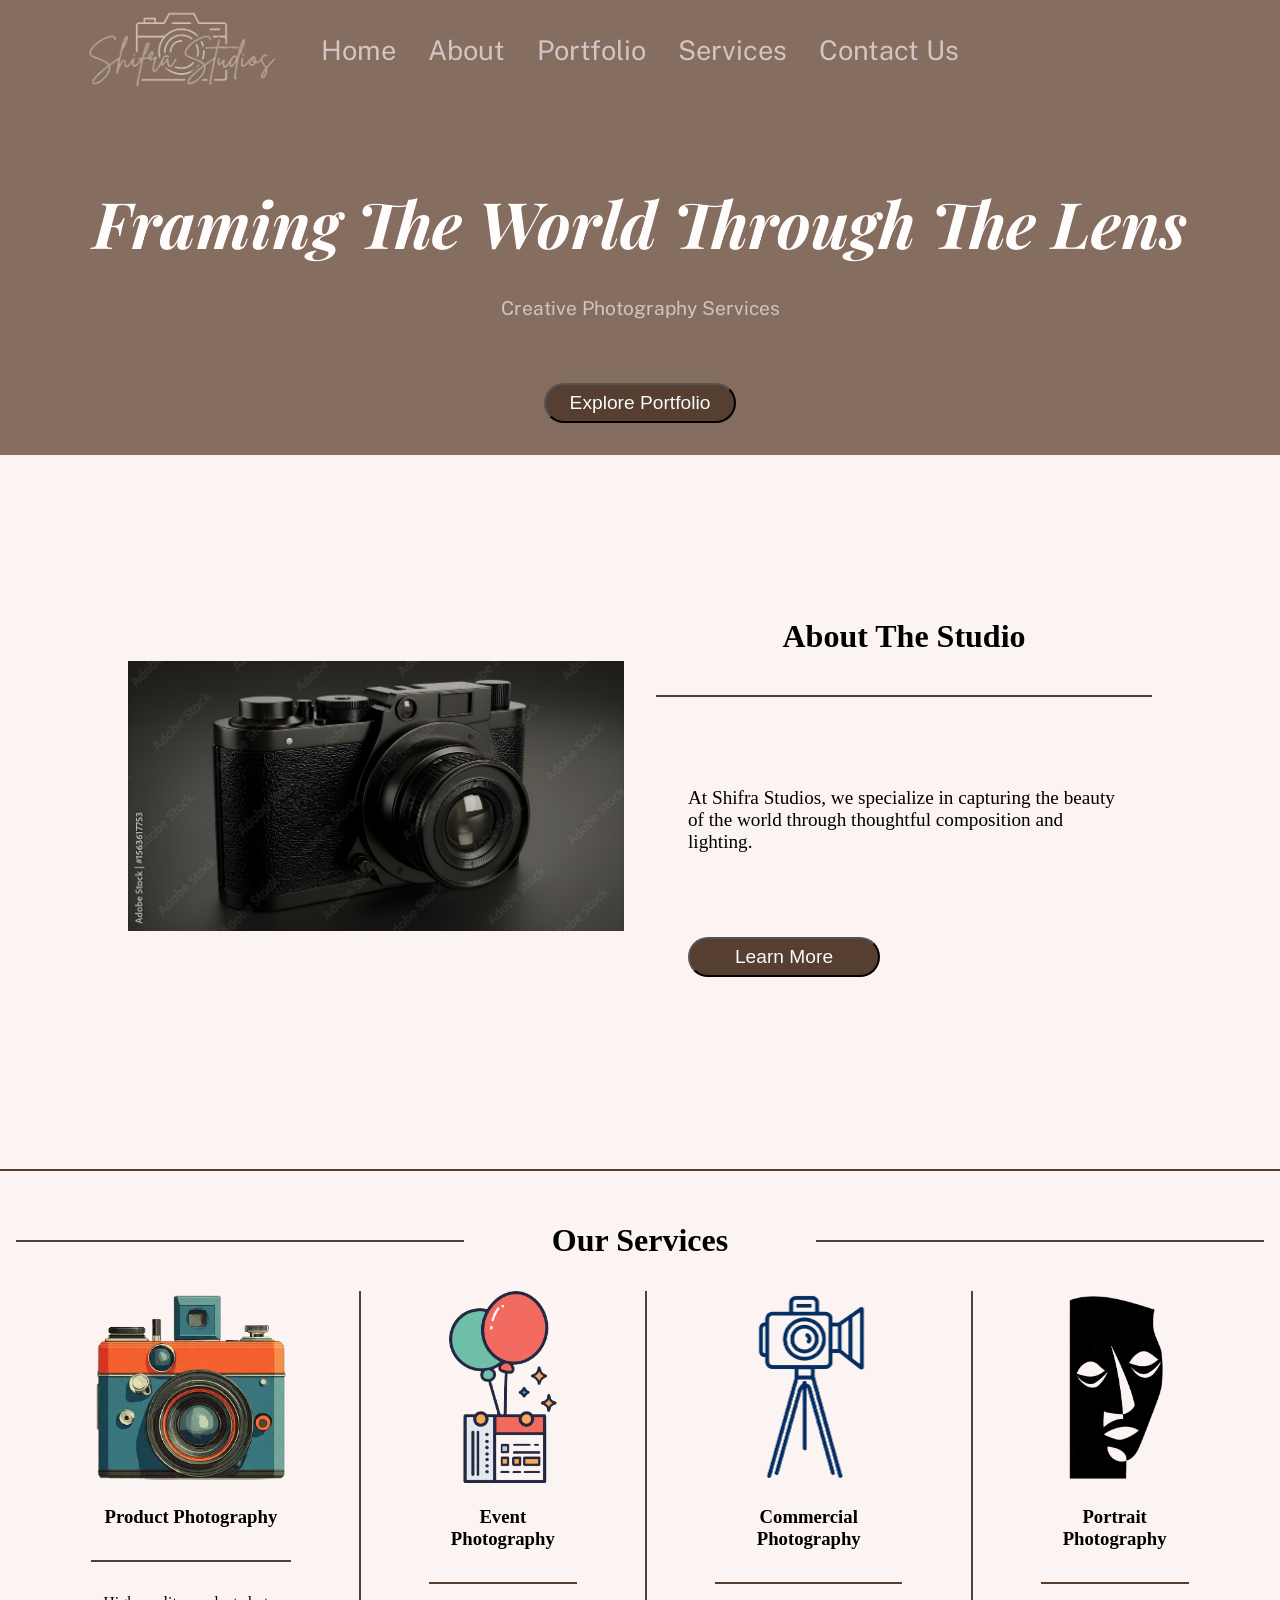
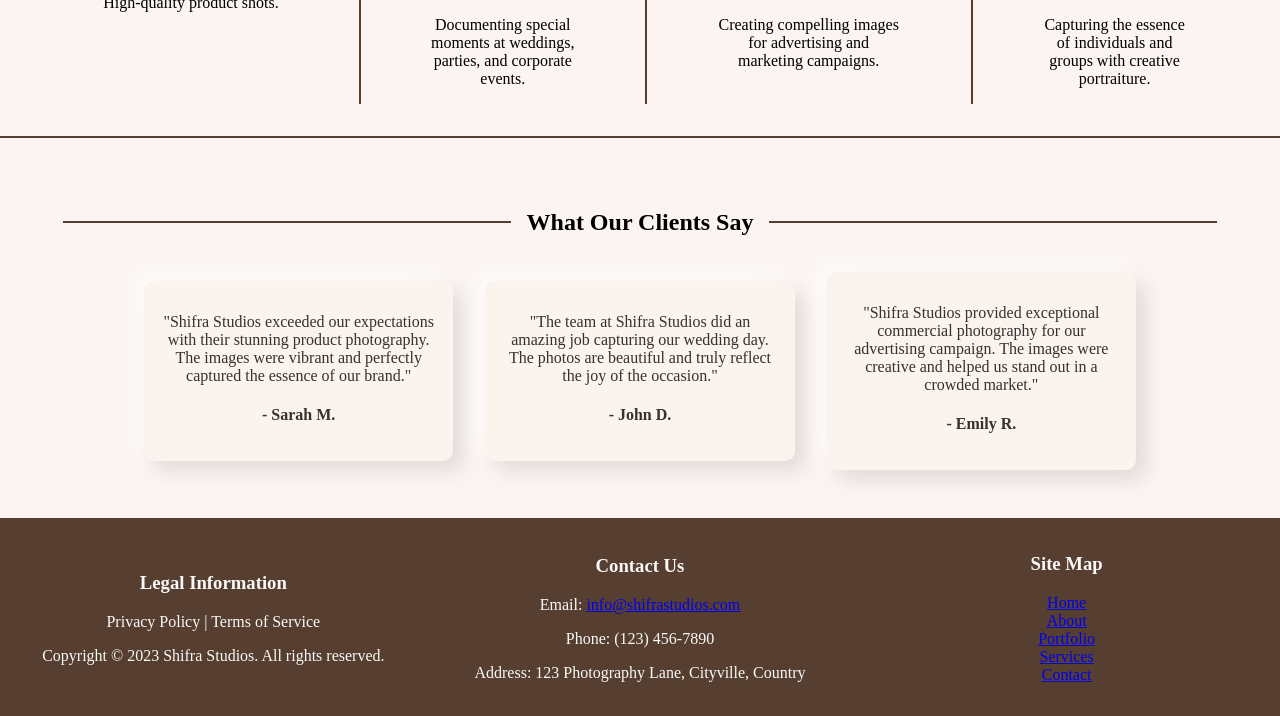
==== index.html @ ea82adb2 "path" ====
<!DOCTYPE html>
<html lang="en">
<head>
    <meta charset="UTF-8">
    <meta name="viewport" content="width=device-width, initial-scale=1.0">
    <title>shifra studio</title>
    <link rel="stylesheet" href="styles.css">
    <link rel="icon" href="images/favicon.png">
    <link rel="preconnect" href="https://fonts.googleapis.com">
    <link rel="preconnect" href="https://fonts.gstatic.com" crossorigin>
    <link href="https://fonts.googleapis.com/css2?family=Playfair+Display:ital,wght@0,400..900;1,400..900&family=Public+Sans:ital,wght@0,100..900;1,100..900&display=swap" rel="stylesheet">
</head>
<body>
    <header>
    <div id="imageholder">
      <a href="./"><img src="images/logo-no-background.png" alt="sifra studio logo"></a>
    </div>
        <div id="banner">
            <nav>
                <ul>
                    <li><a href="/">Home</a></li>
                    <li><a href="about">About</a></li>
                    <li><a href="portfolio">Portfolio</a></li>
                    <li><a href="services">Services</a></li>
                    <li><a href="contact">Contact Us</a></li>
                </ul>
            </nav>
        </div>
        
        <h1>Framing The World Through The Lens</h1>
        <p>Creative Photography Services</p>
        <a href="portfolio"><button>Explore Portfolio</button></a>
    </header>
    <main>
        <div class="about-section">
            <img id="camara" src="images/camara.jpg" alt="camara">
                <h2 class="title">About The Studio</h2>
                <div class="line"></div>
                <p class="text">At Shifra Studios, we specialize in capturing the beauty of the world through thoughtful composition and lighting.</p>
                <a class="about-link" href="about"><button>Learn More</button></a>
        </div>
        <div class="line"></div>
        <div class="services">
            <div class="title">
                <div class="st-line"></div>
                <h2>Our Services</h2>
                <div class="st-line"></div>
            </div>
            <div class="service-list">
                <div class="transparent-line"></div>
                <div class="service-item">
                    <img src="images/product-icon.png" alt="product icon">
                    <h3>Product Photography</h3>
                    <div class="line"></div>
                    <p>High-quality product shots.</p>
                </div>
                <div class="divider"></div>
                <div class="service-item">
                    <img src="images/event-icon.png" alt="event icon">
                    <h3>Event Photography</h3>
                    <div class="line"></div>
                    <p>Documenting special moments at weddings, parties, and corporate events.</p>
                </div>
                <div class="divider"></div>
                <div class="service-item">
                    <img src="images/commercial-icon.png" alt="commercial icon">
                    <h3>Commercial Photography</h3>
                    <div class="line"></div>
                    <p>Creating compelling images for advertising and marketing campaigns.</p>
                </div>
                <div class="divider"></div>
                <div class="service-item">
                    <img src="images/portrait-icon.png" alt="portrait icon">
                    <h3>Portrait Photography</h3>
                    <div class="line"></div>
                    <p>Capturing the essence of individuals and groups with creative portraiture.</p> 
                </div>
                <div class="transparent-line"></div>
            </div>
        </div>
        <div class="line"></div>
        <div class="testimonials">
            <div class="title">
                <div class="st-line"></div>
                <h2>What Our Clients Say</h2>
                <div class="st-line"></div>
            </div>
            <div class="testimonial-list">
                <div class="testimonial-item">
                    <p>"Shifra Studios exceeded our expectations with their stunning product photography. The images were vibrant and perfectly captured the essence of our brand."</p>
                    <h4>- Sarah M.</h4>
                </div>
                <div class="testimonial-item">
                    <p>"The team at Shifra Studios did an amazing job capturing our wedding day. The photos are beautiful and truly reflect the joy of the occasion."</p>
                    <h4>- John D.</h4>
                </div>
                <div class="testimonial-item">
                    <p>"Shifra Studios provided exceptional commercial photography for our advertising campaign. The images were creative and helped us stand out in a crowded market."</p>
                    <h4>- Emily R.</h4>
                </div>
            </div>
        </div>
    </main>
    <footer>
        <div class="legal-info">
            <h3>Legal Information</h3>
            <p>Privacy Policy | Terms of Service</p>
            <p>Copyright &copy; 2023 Shifra Studios. All rights reserved.</p>
        </div>
        <div class="contact-info">
            <h3>Contact Us</h3>
            <p>Email: <a href="mailto:info@shifrastudios.com">info@shifrastudios.com</a></p>
            <p>Phone: (123) 456-7890</p>
            <p>Address: 123 Photography Lane, Cityville, Country</p>
        </div>
        <div class="site-map">
            <h3>Site Map</h3>
            <ul>
                <li><a href="/">Home</a></li>
                <li><a href="about">About</a></li>
                <li><a href="portfolio">Portfolio</a></li>
                <li><a href="services">Services</a></li>
                <li><a href="contact">Contact</a></li>
            </ul>
        </div>
    </footer>


    

</body>
</html>
---- styles.css ----
body{
    background-color: #fbf4f2;
    text-align: center;
    padding: 0;
    margin: 0;
}
header #imageholder{
    width: 200px;
    position: absolute;
    top: 0.5rem;
    left: 5rem;

}
header img {
    width: 100%;
    height: auto;
}
header {
    /*background-image: url("images/header-background.jpg");*/
    background-color: rgba(133, 109, 95);
   
    background-position: center;
    background-size: cover;
}

#banner {
    display: flex;
    align-items: center;
    justify-content: center;
    margin: 0 auto;
    height: 100px;
}

nav ul {
    list-style-type: none;
    padding: 0%;
    display: flex;
    align-items: center;
    justify-content: space-between;
    
    margin: 0 auto;
    
}

nav ul li a{
    color: rgba(210, 197, 195);
    text-decoration: none;
    font-size: 1.7rem;
    margin: 0 1rem;
    font-family: "Public Sans", sans-serif;
}

h1, header p {
    margin: 0;
    padding-bottom: 2rem;
}
h1 {
    margin: 5rem 0 0 0;
    font-family: "Playfair Display", serif;
    font-style: italic;
    font-size: 4rem;
    color: rgba(254, 253, 252);
}
header p {
    font-family: "Public Sans", sans-serif;
    font-size: 1.2rem;
    color: rgba(210, 197, 195);
    text-align: center;
}

button{
    width: 12rem;
    height: 2.5rem;
    background-color: #563f31;
    color: #faf9f7;
    border-radius: 20px;
    font-size: 1.2rem;
    margin: 2rem;
    transition: all 0.2s ease;
}

button:hover {
    background-color: rgba(86, 63, 49, 0.74);
    cursor: pointer;
}

.about-section {
    display: grid;
    grid-template-columns: 1fr 1fr;
    grid-template-rows: 1fr 0.1fr 1fr 1fr;
    gap: 2rem;
    width: 80%;
    margin: 0 auto;
    padding: 2rem 0;
    place-items: center;
    height: fit-content;
}

.about-section #camara {
    grid-area: camara;
    width: 100%;
    height: auto;
    grid-row: 1 / span 4;
    grid-column: 1 / span 1;
}
.about-section .title {
    font-size: 2rem;
    font-weight: bold;
    grid-row: 1 / 1;
    grid-column: 2 / 2;
    margin: 0;
    align-self: self-end;
}
.about-section .line {
    width: 100%;
    height: 2px;
    background-color: #563f31;
    margin: 1rem 0;
    grid-row: 2 / 2;
    grid-column: 2 / 2;
    margin: 0;
    justify-self: start;
}
.about-section .text {
    font-size: 1.2rem;
    text-align: left;
    padding: 2rem;
}

.about-section a {
    justify-self: start;
    align-self: start;
    margin-left: 2rem;
}

.about-section a button {
    margin: 0;
}

.services .title {
    display: flex;
    align-items: center;
    justify-content: center;
}

.services .title .st-line {
    width: 35%;
    height: 2px;
    background-color: #563f31;
    margin: 0 1rem;
}

.services .title h2 {
    font-size: 2rem;
    font-weight: bold;
    margin: 0;
    min-width: 20rem;
}

.services .service-list {
    display: grid;
    grid-template-columns: 0.4fr 1fr 0.5fr 1fr 0.5fr 1fr 0.5fr 1fr 0.4fr;
    gap: 2rem;
    margin-top: 2rem;
}

.services .service-list .divider {
    width: 2px;
    background-color: #563f31;
    margin: 0 auto;
}

.services .service-list .service-item {
    ;
}

.services .service-list .line {
    width: 100%;
    height: 2px;
    background-color: #563f31;
    margin: 2rem 0;
}

.services .service-list .service-item img {
    height: 12rem;
}

.services .service-list .service-item {
    height: 100%;
}

.line {
    width: 100%;
    height: 2px;
    background-color: #563f31;
    margin: 2rem 0 4% 0%;
}

.testimonials .title {
    display: flex;
    align-items: center;
    justify-content: center;
}

.testimonials .title .st-line {
    width: 35%;
    height: 2px;
    background-color: #563f31;
    margin: 0 1rem;
}

.testimonial-list {
    display: flex;
    align-items: center;
    justify-content: space-evenly;
    width: 80%;
    margin: 0 auto;
}

.testimonial-item {
    width: 30%;
    background-color: #faf3ee;
    padding: 1rem;
    border-radius: 10px;
    color: #3b2f2f;
    box-shadow: 10px 10px 20px rgba(0, 0, 0, 0.1), -10px -10px 20px rgba(255, 255, 255, 0.7);
    margin: 1rem;
}

footer {
    background-color: #563f31;
    color: #faf9f7;
    padding: 1rem 0;
    margin-top: 2rem;
    display: flex;
    justify-content: space-around;
    align-items: center;
}

footer div {
    width: 30%;
}

footer .site-map ul {
    list-style-type: none;
    padding: 0;
}

/* styles for the about page */

.ap-about {
    width: 50%;
    margin: 0 auto;
}

.ap-about h2 {
    font-size: 1rem;
    font-weight: bold;
    margin-bottom: 1rem;
}
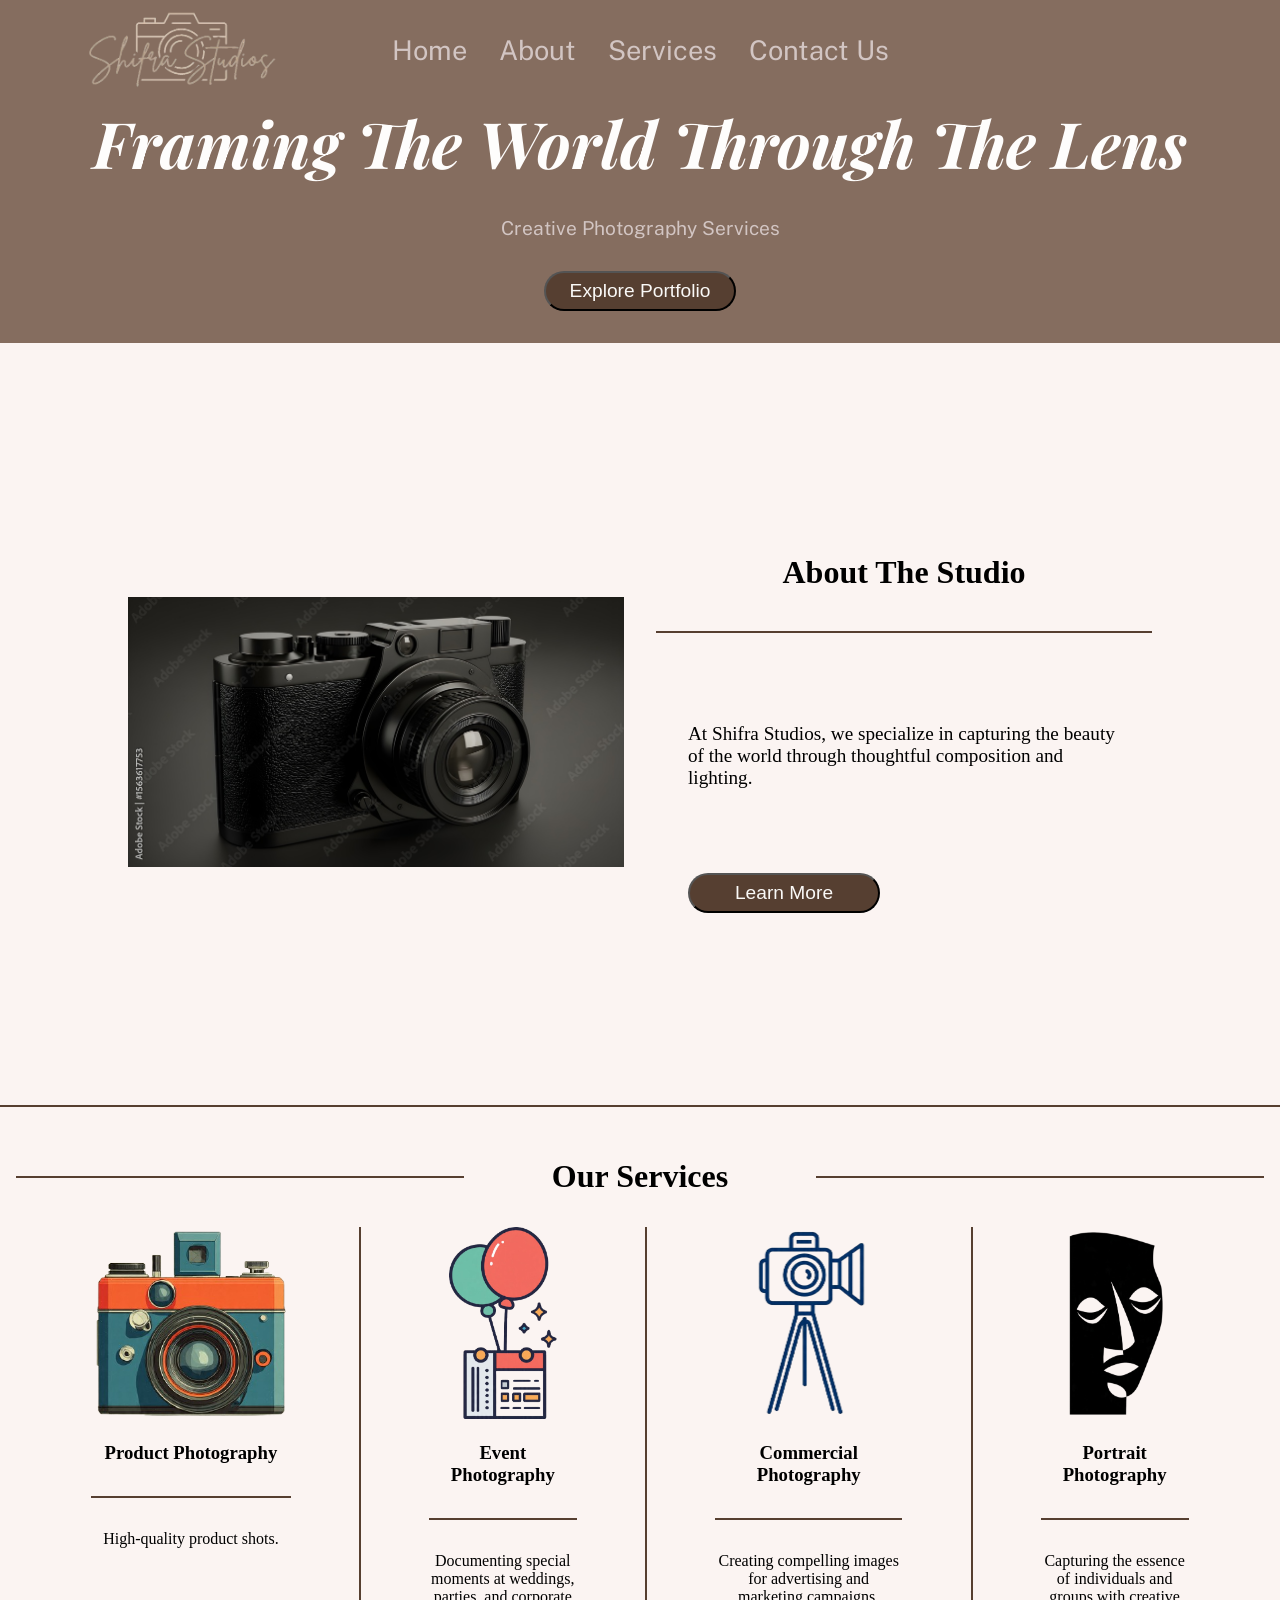
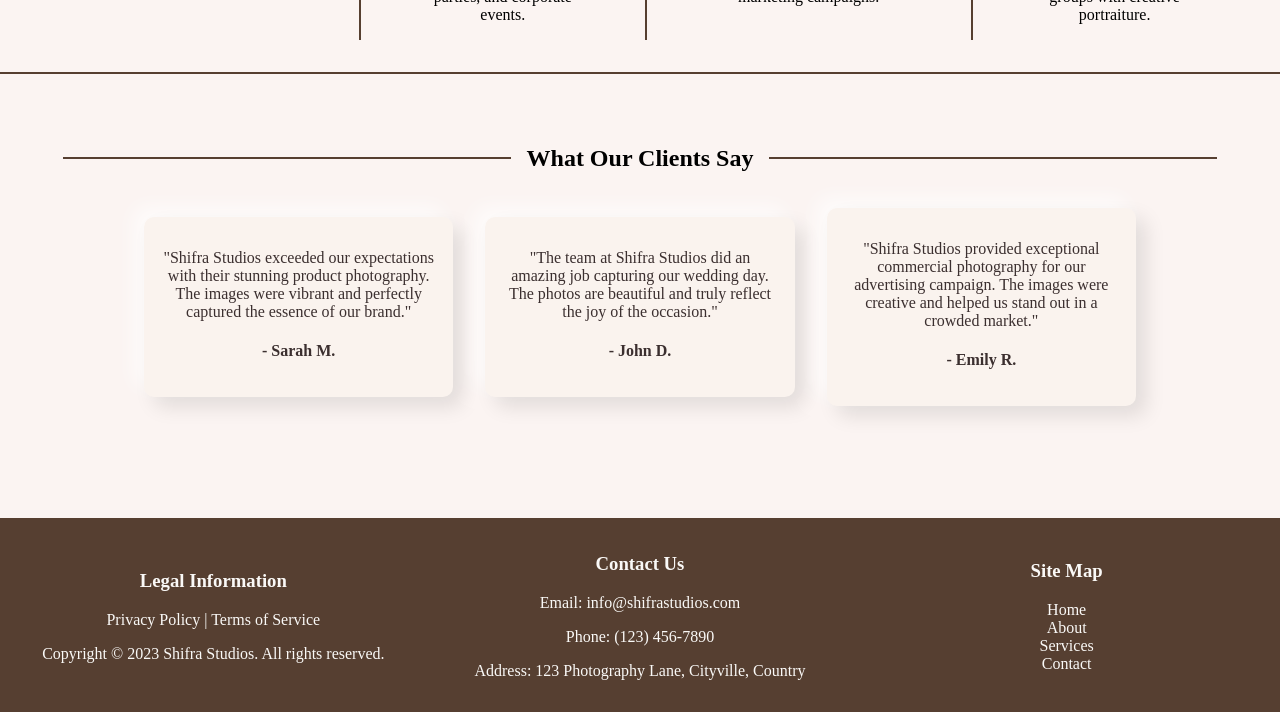
==== commit 970d6fb6: "animate" ====
--- a/index.html
+++ b/index.html
@@ -20,19 +20,18 @@
                 <ul>
                     <li><a href="/">Home</a></li>
                     <li><a href="about">About</a></li>
-                    <li><a href="portfolio">Portfolio</a></li>
                     <li><a href="services">Services</a></li>
                     <li><a href="contact">Contact Us</a></li>
                 </ul>
             </nav>
         </div>
         
-        <h1>Framing The World Through The Lens</h1>
-        <p>Creative Photography Services</p>
-        <a href="portfolio"><button>Explore Portfolio</button></a>
+        <h1 class="fade-in-up">Framing The World Through The Lens</h1>
+        <p class="fade-in-up animate-delay-1">Creative Photography Services</p>
+        <a href="portfolio"><button class="fade-in-up animate-delay-2">Explore Portfolio</button></a>
     </header>
     <main>
-        <div class="about-section">
+        <div class="about-section slide-in-left">
             <img id="camara" src="images/camara.jpg" alt="camara">
                 <h2 class="title">About The Studio</h2>
                 <div class="line"></div>
@@ -40,7 +39,7 @@
                 <a class="about-link" href="about"><button>Learn More</button></a>
         </div>
         <div class="line"></div>
-        <div class="services">
+        <div class="services fade-in-up animate-delay-1">
             <div class="title">
                 <div class="st-line"></div>
                 <h2>Our Services</h2>
@@ -79,7 +78,7 @@
             </div>
         </div>
         <div class="line"></div>
-        <div class="testimonials">
+        <div class="testimonials fade-in-up animate-delay-2">
             <div class="title">
                 <div class="st-line"></div>
                 <h2>What Our Clients Say</h2>
@@ -118,7 +117,6 @@
             <ul>
                 <li><a href="/">Home</a></li>
                 <li><a href="about">About</a></li>
-                <li><a href="portfolio">Portfolio</a></li>
                 <li><a href="services">Services</a></li>
                 <li><a href="contact">Contact</a></li>
             </ul>
--- a/styles.css
+++ b/styles.css
@@ -3,6 +3,7 @@
     text-align: center;
     padding: 0;
     margin: 0;
+    scroll-behavior: smooth;
 }
 header #imageholder{
     width: 200px;
@@ -246,15 +247,708 @@
     padding: 0;
 }
 
+footer .site-map ul li a {
+    margin: 0.5rem 0;
+    text-decoration: none;
+    color: #faf9f7;
+}
+
+footer .site-map ul li a:hover {
+    color: #d2c5c3;
+}
+
+a:visited {
+    text-decoration: none;
+}
+
+footer .contact-info p a {
+    text-decoration: none;
+    color: #faf9f7;
+}
+
+footer .contact-info p a:hover {
+    color: #d2c5c3;
+}
 /* styles for the about page */
+main {
+    padding: 3rem 0 4rem;
+}
+
+.ap-about,
+.our-mission,
+.our-values {
+    width: min(90%, 900px);
+    margin: 2rem auto;
+    padding: 2rem 2rem 2.5rem;
+    background-color: rgba(250, 243, 238, 0.95);
+    border-radius: 28px;
+    box-shadow: 10px 10px 20px rgba(0, 0, 0, 0.1), -10px -10px 20px rgba(255, 255, 255, 0.7);
+}
 
 .ap-about {
+    text-align: center;
+}
+
+.ap-about .title,
+.our-mission .title,
+.our-values .title {
+    font-size: 2rem;
+    font-family: "Playfair Display", serif;
+    font-weight: 700;
+    margin: 0;
+    color: #3b2f2f;
+}
+
+.ap-line {
+    width: 4rem;
+    height: 4px;
+    background-color: #563f31;
+    margin: 1rem auto 1.5rem;
+    border-radius: 999px;
+}
+
+.ap-about .text,
+.our-mission .text,
+.our-values .text {
+    font-size: 1.12rem;
+    line-height: 1.9;
+    color: #5b463b;
+    max-width: 760px;
+    margin: 0 auto;
+}
+
+.our-mission,
+.our-values {
+    padding: 1.8rem 1.8rem 2rem;
+}
+
+.our-mission .title,
+.our-values .title {
+    text-align: center;
+}
+
+.our-mission .text,
+.our-values .text {
+    text-align: center;
+    margin-top: 1rem;
+}
+
+@media (max-width: 820px) {
+    header #imageholder {
+        left: 2rem;
+    }
+
+    nav ul {
+        flex-wrap: wrap;
+        gap: 0.75rem;
+        justify-content: center;
+    }
+
+    nav ul li a {
+        font-size: 1.3rem;
+    }
+
+    .about-section,
+    .testimonial-list {
+        width: 100%;
+        flex-direction: column;
+    }
+
+    .about-section {
+        grid-template-columns: 1fr;
+        grid-template-rows: auto;
+        padding: 1.5rem 0;
+    }
+
+    .ap-about,
+    .our-mission,
+    .our-values {
+        width: min(96%, 640px);
+        margin: 1.5rem auto;
+        padding: 1.5rem 1.5rem 2rem;
+    }
+
+    .ap-about .title,
+    .our-mission .title,
+    .our-values .title {
+        font-size: 1.8rem;
+    }
+}
+
+
+.our-mission p, .our-values p {
+    font-size: 1.2rem;
+    margin-bottom: 1rem;
+    text-align: center;
+}
+
+.ap-line {
+    width: 100%;
+    height: 2px;
+    background-color: #563f31;
+    margin: 3rem 0;
+
+}
+
+/* styles for the contact page */
+
+.contact-section {
     width: 50%;
     margin: 0 auto;
-}
-
-.ap-about h2 {
-    font-size: 1rem;
+    padding: 2rem 0;
+}
+
+.contact-section .title {
+    font-size: 2.5rem;
     font-weight: bold;
     margin-bottom: 1rem;
+}
+
+.contact-section p {
+    font-size: 1.2rem;
+    margin-bottom: 2rem;
+    width: 80%;
+    margin: 1rem auto;
+}
+
+.contact-form {
+    display: flex;
+    flex-direction: column;
+    align-items: center;
+    justify-content: center;
+    width: 75%;
+    margin: 0 auto;
+}
+
+/* styles for the services page */
+.sp-services {
+    width: min(95%, 1180px);
+    margin: 4rem auto 2rem;
+    text-align: left;
+}
+
+.sp-services h1 {
+    font-family: "Playfair Display", serif;
+    font-size: 3rem;
+    font-weight: 700;
+    color: #3b2f2f;
+    margin: 0 0 0.75rem;
+}
+
+.sp-services .gallery {
+    display: grid;
+    grid-template-columns: repeat(3, minmax(0, 1fr));
+    gap: 1.5rem;
+    margin-top: 1.75rem;
+}
+
+.gallery-item {
+    position: relative;
+    overflow: hidden;
+    border-radius: 24px;
+    min-height: 320px;
+    background-color: #f7ece7;
+    box-shadow: 0 18px 38px rgba(34, 24, 20, 0.12);
+}
+
+.gallery-item img {
+    width: 100%;
+    height: 100%;
+    object-fit: cover;
+    display: block;
+    transition: transform 0.45s ease;
+}
+
+.gallery-item:hover img {
+    transform: scale(1.08);
+}
+
+.gallery-item::before {
+    content: "";
+    position: absolute;
+    inset: 0;
+    background: linear-gradient(180deg, rgba(0, 0, 0, 0.12) 0%, rgba(0, 0, 0, 0.42) 100%);
+    pointer-events: none;
+}
+
+.gallery-item-info {
+    position: absolute;
+    left: 1.5rem;
+    right: 1.5rem;
+    bottom: 1.5rem;
+    color: #faf9f7;
+    text-shadow: 0 12px 30px rgba(0, 0, 0, 0.32);
+    z-index: 1;
+}
+
+.gallery-item-info h3 {
+    margin: 0 0 0.5rem;
+    font-size: 1.4rem;
+    line-height: 1.1;
+}
+
+.gallery-item-info p {
+    margin: 0;
+    font-size: 0.98rem;
+    line-height: 1.7;
+    color: #f2e8e4;
+}
+
+@media (max-width: 980px) {
+    .sp-services {
+        width: min(94%, 920px);
+        margin: 3rem auto 2rem;
+    }
+
+    .sp-services .gallery {
+        grid-template-columns: repeat(2, minmax(0, 1fr));
+    }
+}
+
+@media (max-width: 680px) {
+    .sp-services {
+        margin: 2.5rem auto 1.5rem;
+    }
+
+    .sp-services h1 {
+        font-size: 2.4rem;
+    }
+
+    .sp-services .gallery {
+        grid-template-columns: 1fr;
+    }
+
+    .gallery-item {
+        min-height: 260px;
+    }
+
+    header #imageholder {
+        left: 2rem;
+    }
+
+    nav ul {
+        flex-wrap: wrap;
+        justify-content: center;
+        gap: 0.75rem;
+    }
+
+    nav ul li a {
+        font-size: 1.3rem;
+    }
+}
+
+
+@media (max-width: 768px) {
+    .services-page {
+        width: min(94%, 100%);
+        margin: 3rem auto 2rem;
+    }
+
+    .services-page h1 {
+        font-size: 2.4rem;
+    }
+
+    .services-page .service-list {
+        grid-template-columns: 1fr;
+        gap: 1.5rem;
+    }
+
+    .services-page .service-item {
+        padding: 1.5rem 1rem;
+    }
+}
+
+@media (max-width: 480px) {
+    .sp-services h1 {
+        font-size: 2rem;
+    }
+
+    .sp-services .service-item h3 {
+        font-size: 1.3rem;
+    }
+
+    .sp-services .service-item p {
+        font-size: 0.95rem;
+    }
+}
+
+/* Animations for home page */
+@keyframes fadeInUpMargin {
+    from {
+        opacity: 0;
+        margin-top: 30px;
+    }
+    to {
+        opacity: 1;
+        margin-top: 0;
+    }
+}
+
+@keyframes slideInLeft {
+    from {
+        opacity: 0;
+        transform: translateX(-50px);
+    }
+    to {
+        opacity: 1;
+        transform: translateX(0);
+    }
+}
+
+@keyframes slideInRight {
+    from {
+        opacity: 0;
+        transform: translateX(50px);
+    }
+    to {
+        opacity: 1;
+        transform: translateX(0);
+    }
+}
+
+@keyframes pulse {
+    0% { transform: scale(1); }
+    50% { transform: scale(1.05); }
+    100% { transform: scale(1); }
+}
+
+.fade-in-up {
+    opacity: 0;
+    margin-top: 30px;
+    animation: fadeInUpMargin 1s ease-out forwards;
+}
+
+.slide-in-left {
+    opacity: 0;
+    transform: translateX(-50px);
+    animation: slideInLeft 1.2s ease-out forwards;
+}
+
+.slide-in-right {
+    opacity: 0;
+    transform: translateX(50px);
+    animation: slideInRight 1.2s ease-out 0.3s both forwards;
+}
+
+.animate-delay-1 { animation-delay: 0.2s; }
+.animate-delay-2 { animation-delay: 0.4s; }
+.animate-delay-3 { animation-delay: 0.6s; }
+
+a:hover button {
+    background-color: rgba(86, 63, 49, 0.74);
+    cursor: pointer;
+    transform: translateY(0) scale(1.05);
+}
+
+.about-section #camara {
+    transition: transform 0.3s ease;
+}
+
+.about-section #camara:hover {
+    transform: scale(1.05);
+}
+
+.services .service-item img {
+    transition: transform 0.3s ease;
+}
+
+.services .service-item img:hover {
+    transform: scale(1.1);
+}
+
+.testimonial-item {
+    transition: transform 0.3s ease;
+}
+
+.testimonial-item:hover {
+    transform: translateY(-5px);
+}
+
+/* Global responsive design for all screen sizes */
+@media (max-width: 768px) {
+    /* Header adjustments */
+    header #imageholder {
+        left: 1rem;
+        width: 150px;
+        top: 0.75rem;
+    }
+
+    #banner {
+        height: 120px;
+    }
+
+    nav ul {
+        flex-direction: column;
+        gap: 0.75rem;
+        justify-content: center;
+    }
+
+    nav ul li a {
+        font-size: 1.4rem;
+        margin: 0.25rem 0;
+    }
+
+    /* Typography */
+    h1 {
+        font-size: 2.5rem;
+        margin: 3rem 0 0 0;
+    }
+
+    header p {
+        font-size: 1rem;
+    }
+
+    /* Main sections */
+    .about-section {
+        width: 95%;
+        grid-template-columns: 1fr;
+        grid-template-rows: auto;
+        padding: 1.5rem 0;
+        gap: 1rem;
+    }
+
+    .about-section .title {
+        font-size: 1.8rem;
+        align-self: center;
+    }
+
+    .about-section .text {
+        padding: 1rem;
+        text-align: center;
+    }
+
+    .about-section #camara {
+        grid-row: 1 / 1;
+        grid-column: 1 / 1;
+        margin-bottom: 1rem;
+    }
+
+    .services .title h2 {
+        font-size: 1.8rem;
+        min-width: auto;
+    }
+
+    .services .title .st-line {
+        width: 25%;
+    }
+
+    .services .service-list {
+        grid-template-columns: 1fr;
+        gap: 1rem;
+    }
+
+    .services .service-list .service-item img {
+        height: 10rem;
+    }
+
+    .testimonial-list {
+        flex-direction: column;
+        width: 95%;
+    }
+
+    .testimonial-item {
+        width: 100%;
+        margin: 0.5rem 0;
+    }
+
+    /* Buttons */
+    button {
+        width: 10rem;
+        height: 2.2rem;
+        font-size: 1rem;
+        margin: 1.5rem;
+    }
+
+    /* Footer */
+    footer {
+        flex-direction: column;
+        text-align: center;
+        padding: 1.5rem 0;
+    }
+
+    footer div {
+        width: 100%;
+        margin-bottom: 1.5rem;
+    }
+
+    /* About page */
+    .ap-about,
+    .our-mission,
+    .our-values {
+        width: min(96%, 640px);
+        margin: 1.5rem auto;
+        padding: 1.5rem 1.5rem 2rem;
+    }
+
+    .ap-about .title,
+    .our-mission .title,
+    .our-values .title {
+        font-size: 1.8rem;
+    }
+
+    /* Contact page */
+    .contact-section {
+        width: 90%;
+    }
+
+    .contact-section .title {
+        font-size: 2rem;
+    }
+
+    .contact-form {
+        width: 90%;
+    }
+}
+
+@media (max-width: 480px) {
+    /* Extra small screens */
+    header #imageholder {
+        width: 120px;
+        left: 0.5rem;
+    }
+
+    #banner {
+        height: 140px;
+    }
+
+    nav ul li a {
+        font-size: 1.2rem;
+    }
+
+    h1 {
+        font-size: 2rem;
+        margin: 2rem 0 0 0;
+    }
+
+    .about-section {
+        width: 98%;
+        padding: 1rem 0;
+    }
+
+    .about-section .title {
+        font-size: 1.6rem;
+    }
+
+    .about-section .text {
+        font-size: 1rem;
+        padding: 0.5rem;
+    }
+
+    .services .title h2 {
+        font-size: 1.6rem;
+    }
+
+    .testimonial-item {
+        padding: 0.75rem;
+    }
+
+    button {
+        width: 9rem;
+        height: 2rem;
+        font-size: 0.95rem;
+    }
+
+    .portfolio h1 {
+        font-size: 2rem;
+    }
+
+    .gallery-item {
+        min-height: 240px;
+    }
+
+    .gallery-item-info h3 {
+        font-size: 1.2rem;
+    }
+
+    .gallery-item-info p {
+        font-size: 0.9rem;
+    }
+
+    .ap-about .title,
+    .our-mission .title,
+    .our-values .title {
+        font-size: 1.6rem;
+    }
+
+    .contact-section .title {
+        font-size: 1.8rem;
+    }
+}
+
+/* styles for the contact page */
+
+.contact-section {
+    width: 50%;
+    margin: 0 auto;
+    padding: 2rem 0;
+}
+
+.contact-section .title {
+    font-size: 2.5rem;
+    font-weight: bold;
+    margin-bottom: 1rem;
+}
+
+.contact-section p {
+    font-size: 1.2rem;
+    margin-bottom: 2rem;
+    width: 80%;
+    margin: 1rem auto;
+}
+
+.contact-form {
+    display: flex;
+    flex-direction: column;
+    align-items: center;
+    justify-content: center;
+    width: 75%;
+    margin: 0 auto;
+}
+
+/* styles for the contact page */
+
+.contact-form input, .contact-form textarea {
+    width: 65%;
+    padding: 0.5rem;
+    margin-bottom: 1rem;
+    border: 1px solid #ccc;
+    border-radius: 5px;
+    resize: none;
+}
+
+.contact-form button {
+    margin-top: 1rem;
+}
+
+.contact-form  label {
+    font-size: 1.2rem;
+    font-weight: bold;
+    margin-bottom: 0.5rem;
+    align-self: flex-start;
+    width: 65%;
+    margin-left: 17.5%;
+}
+
+/* styles for the thanks page */
+
+.thank-you-card {
+    width: 50%;
+    margin: 20vh auto;
+    padding: 2rem;
+    background-color: #faf3ee;
+    border-radius: 10px;
+    color: #3b2f2f;
+    box-shadow: 10px 10px 20px rgba(0, 0, 0, 0.1), -10px -10px 20px rgba(255, 255, 255, 0.7);
+}
+
+.thank-you-card h1 {
+    font-size: 2rem;
+    font-weight: bold;
+    margin-bottom: 1rem;
+    color: #563f31;
+}
+
+.thank-you-card p {
+    font-size: 1.2rem;
+    margin-bottom: 1rem;
 }
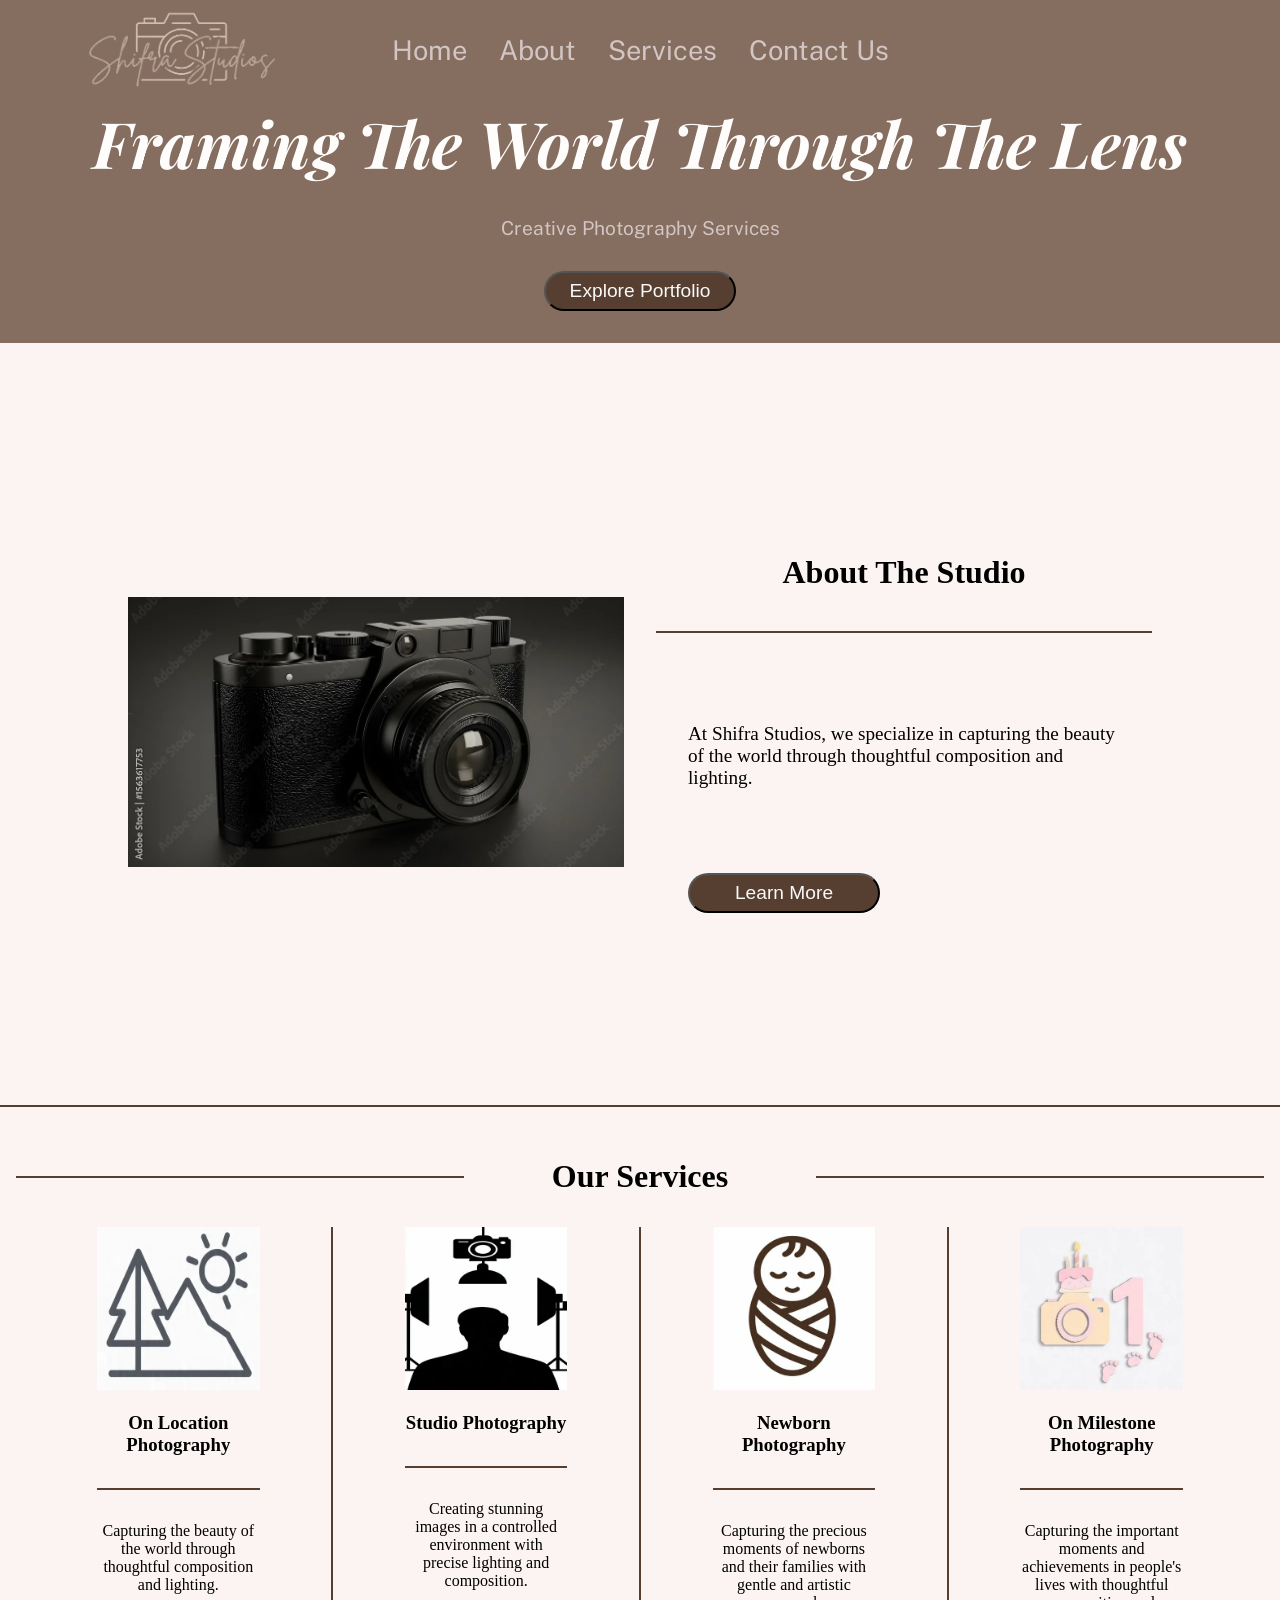
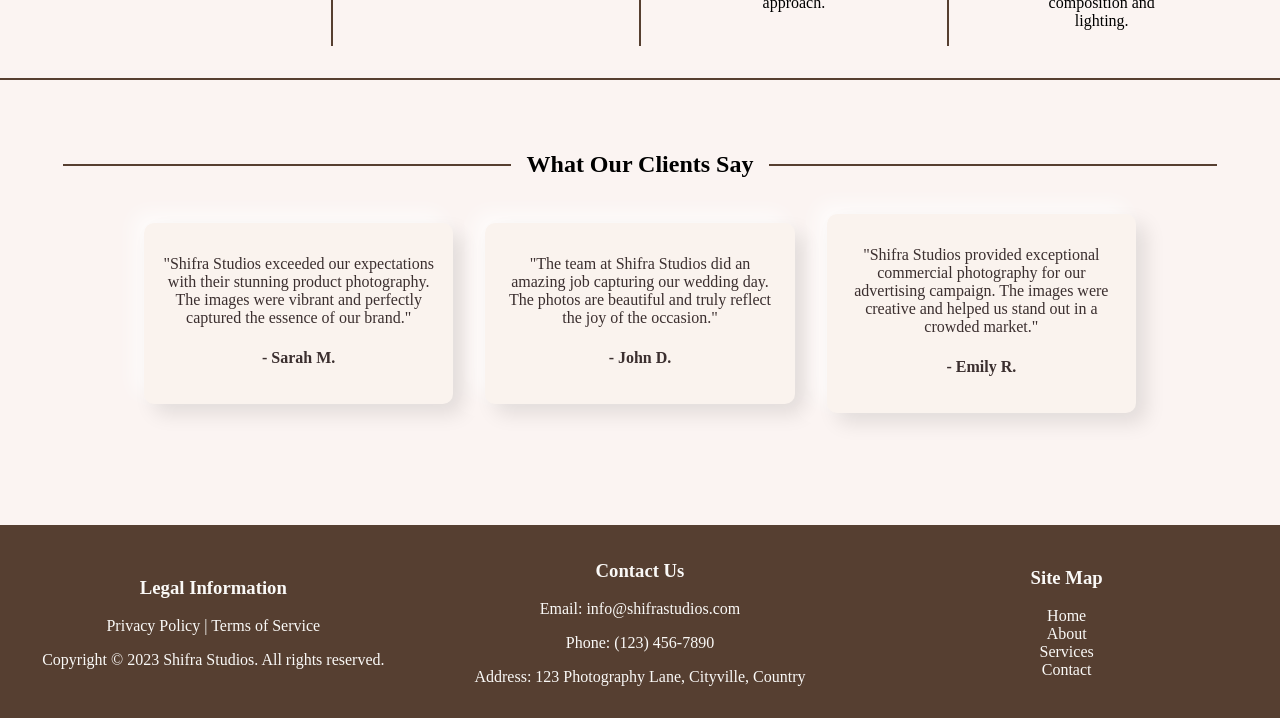
==== commit f384f877: "real services" ====
--- a/index.html
+++ b/index.html
@@ -5,7 +5,7 @@
     <meta name="viewport" content="width=device-width, initial-scale=1.0">
     <title>shifra studio</title>
     <link rel="stylesheet" href="styles.css">
-    <link rel="icon" href="images/favicon.png">
+    <link rel="icon" href="images/favicon.webp">
     <link rel="preconnect" href="https://fonts.googleapis.com">
     <link rel="preconnect" href="https://fonts.gstatic.com" crossorigin>
     <link href="https://fonts.googleapis.com/css2?family=Playfair+Display:ital,wght@0,400..900;1,400..900&family=Public+Sans:ital,wght@0,100..900;1,100..900&display=swap" rel="stylesheet">
@@ -13,7 +13,7 @@
 <body>
     <header>
     <div id="imageholder">
-      <a href="./"><img src="images/logo-no-background.png" alt="sifra studio logo"></a>
+      <a href="./"><img src="images/logo-no-background.webp" alt="sifra studio logo"></a>
     </div>
         <div id="banner">
             <nav>
@@ -32,7 +32,7 @@
     </header>
     <main>
         <div class="about-section slide-in-left">
-            <img id="camara" src="images/camara.jpg" alt="camara">
+            <img id="camara" src="images/camara.webp" alt="camara">
                 <h2 class="title">About The Studio</h2>
                 <div class="line"></div>
                 <p class="text">At Shifra Studios, we specialize in capturing the beauty of the world through thoughtful composition and lighting.</p>
@@ -48,31 +48,31 @@
             <div class="service-list">
                 <div class="transparent-line"></div>
                 <div class="service-item">
-                    <img src="images/product-icon.png" alt="product icon">
-                    <h3>Product Photography</h3>
+                    <img src="images/on-location-icon.webp" alt="on location icon">
+                    <h3>On Location Photography</h3>
                     <div class="line"></div>
-                    <p>High-quality product shots.</p>
+                    <p>Capturing the beauty of the world through thoughtful composition and lighting.</p>
                 </div>
                 <div class="divider"></div>
                 <div class="service-item">
-                    <img src="images/event-icon.png" alt="event icon">
-                    <h3>Event Photography</h3>
+                    <img src="images/studio-icon.webp" alt="studio icon">
+                    <h3>Studio Photography</h3>
                     <div class="line"></div>
-                    <p>Documenting special moments at weddings, parties, and corporate events.</p>
+                    <p>Creating stunning images in a controlled environment with precise lighting and composition.</p>
                 </div>
                 <div class="divider"></div>
                 <div class="service-item">
-                    <img src="images/commercial-icon.png" alt="commercial icon">
-                    <h3>Commercial Photography</h3>
+                    <img src="images/newborn-icon.webp" alt="Newborn-icon">
+                    <h3>Newborn Photography</h3>
                     <div class="line"></div>
-                    <p>Creating compelling images for advertising and marketing campaigns.</p>
+                    <p>Capturing the precious moments of newborns and their families with gentle and artistic approach.</p>
                 </div>
                 <div class="divider"></div>
                 <div class="service-item">
-                    <img src="images/portrait-icon.png" alt="portrait icon">
-                    <h3>Portrait Photography</h3>
+                    <img src="images/milestone-icon.webp" alt="milestone icon">
+                    <h3>On Milestone Photography</h3>
                     <div class="line"></div>
-                    <p>Capturing the essence of individuals and groups with creative portraiture.</p> 
+                    <p>Capturing the important moments and achievements in people's lives with thoughtful composition and lighting.</p> 
                 </div>
                 <div class="transparent-line"></div>
             </div>
--- a/styles.css
+++ b/styles.css
@@ -171,9 +171,6 @@
     margin: 0 auto;
 }
 
-.services .service-list .service-item {
-    ;
-}
 
 .services .service-list .line {
     width: 100%;
@@ -183,7 +180,9 @@
 }
 
 .services .service-list .service-item img {
-    height: 12rem;
+    width: 100%;
+    aspect-ratio: 1/1;
+    object-fit: cover;
 }
 
 .services .service-list .service-item {
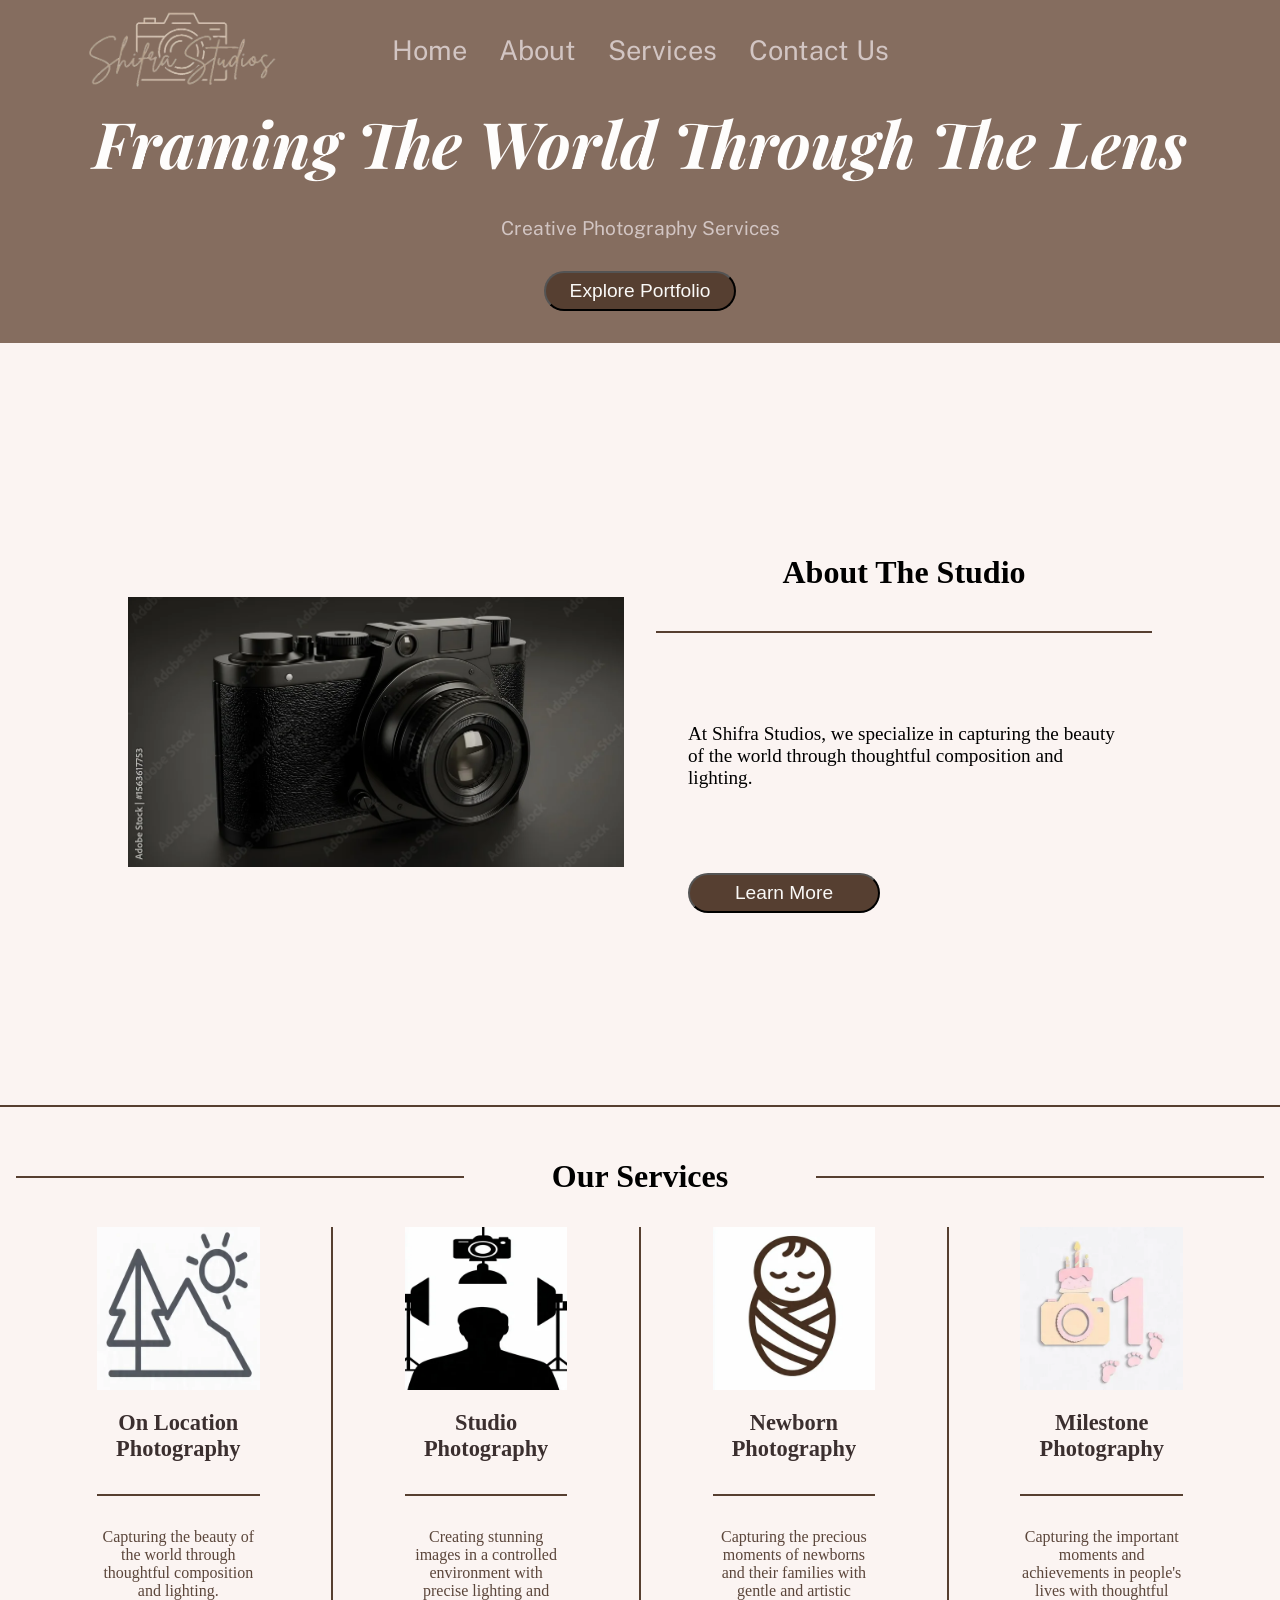
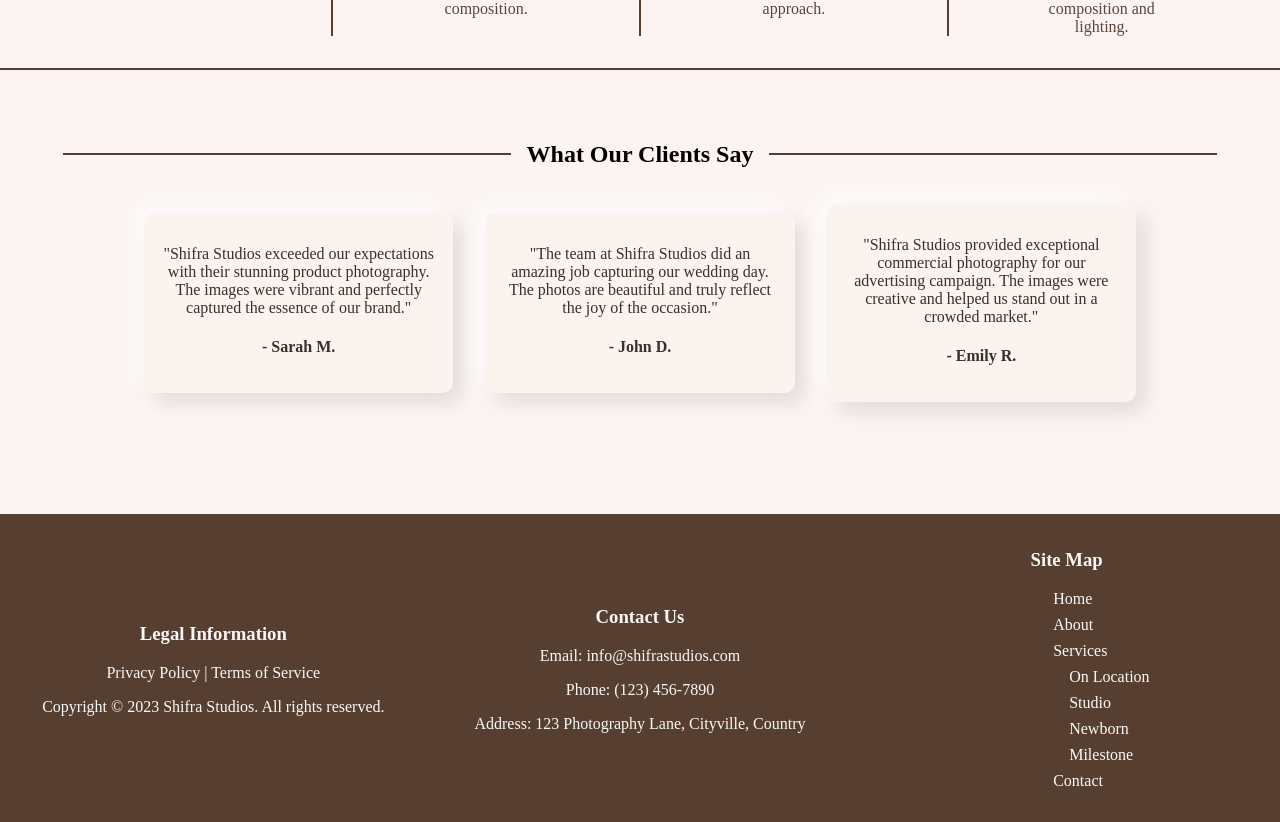
==== commit f1281de0: "service pages" ====
--- a/index.html
+++ b/index.html
@@ -47,12 +47,14 @@
             </div>
             <div class="service-list">
                 <div class="transparent-line"></div>
-                <div class="service-item">
+                <a href="services/on-location">
+                    <div class="service-item">
                     <img src="images/on-location-icon.webp" alt="on location icon">
-                    <h3>On Location Photography</h3>
-                    <div class="line"></div>
-                    <p>Capturing the beauty of the world through thoughtful composition and lighting.</p>
-                </div>
+                        <h3>On Location Photography</h3>
+                        <div class="line"></div>
+                        <p>Capturing the beauty of the world through thoughtful composition and lighting.</p>
+                    </div>
+                </a>
                 <div class="divider"></div>
                 <div class="service-item">
                     <img src="images/studio-icon.webp" alt="studio icon">
@@ -70,7 +72,7 @@
                 <div class="divider"></div>
                 <div class="service-item">
                     <img src="images/milestone-icon.webp" alt="milestone icon">
-                    <h3>On Milestone Photography</h3>
+                    <h3>Milestone Photography</h3>
                     <div class="line"></div>
                     <p>Capturing the important moments and achievements in people's lives with thoughtful composition and lighting.</p> 
                 </div>
@@ -118,6 +120,12 @@
                 <li><a href="/">Home</a></li>
                 <li><a href="about">About</a></li>
                 <li><a href="services">Services</a></li>
+                <ul>
+                    <li><a href="services/on-location">On Location</a></li>
+                    <li><a href="services/studio">Studio</a></li>
+                    <li><a href="services/newborn">Newborn</a></li>
+                    <li><a href="services/milestone">Milestone</a></li>
+                </ul>
                 <li><a href="contact">Contact</a></li>
             </ul>
         </div>
--- a/styles.css
+++ b/styles.css
@@ -138,6 +138,10 @@
     margin: 0;
 }
 
+.services a {
+    text-decoration: none;
+}
+
 .services .title {
     display: flex;
     align-items: center;
@@ -183,6 +187,19 @@
     width: 100%;
     aspect-ratio: 1/1;
     object-fit: cover;
+}
+
+.services .service-list .service-item h3 {
+    font-size: 1.4rem;
+    margin: 1rem 0 0.5rem;
+    text-decoration: none;
+    color: #3b2f2f;
+}
+
+.services .service-list .service-item p {
+    font-size: 1rem;
+    color: #5b463b;
+    margin: 0;
 }
 
 .services .service-list .service-item {
@@ -244,17 +261,27 @@
 footer .site-map ul {
     list-style-type: none;
     padding: 0;
+    text-align: left;
+    padding-left: 46.5%;
+}
+
+footer .site-map ul ul {
+    padding-left: 1rem;
+    margin-top: 0.5rem;
 }
 
 footer .site-map ul li a {
     margin: 0.5rem 0;
     text-decoration: none;
     color: #faf9f7;
+    display: block;
 }
 
 footer .site-map ul li a:hover {
     color: #d2c5c3;
 }
+
+
 
 a:visited {
     text-decoration: none;
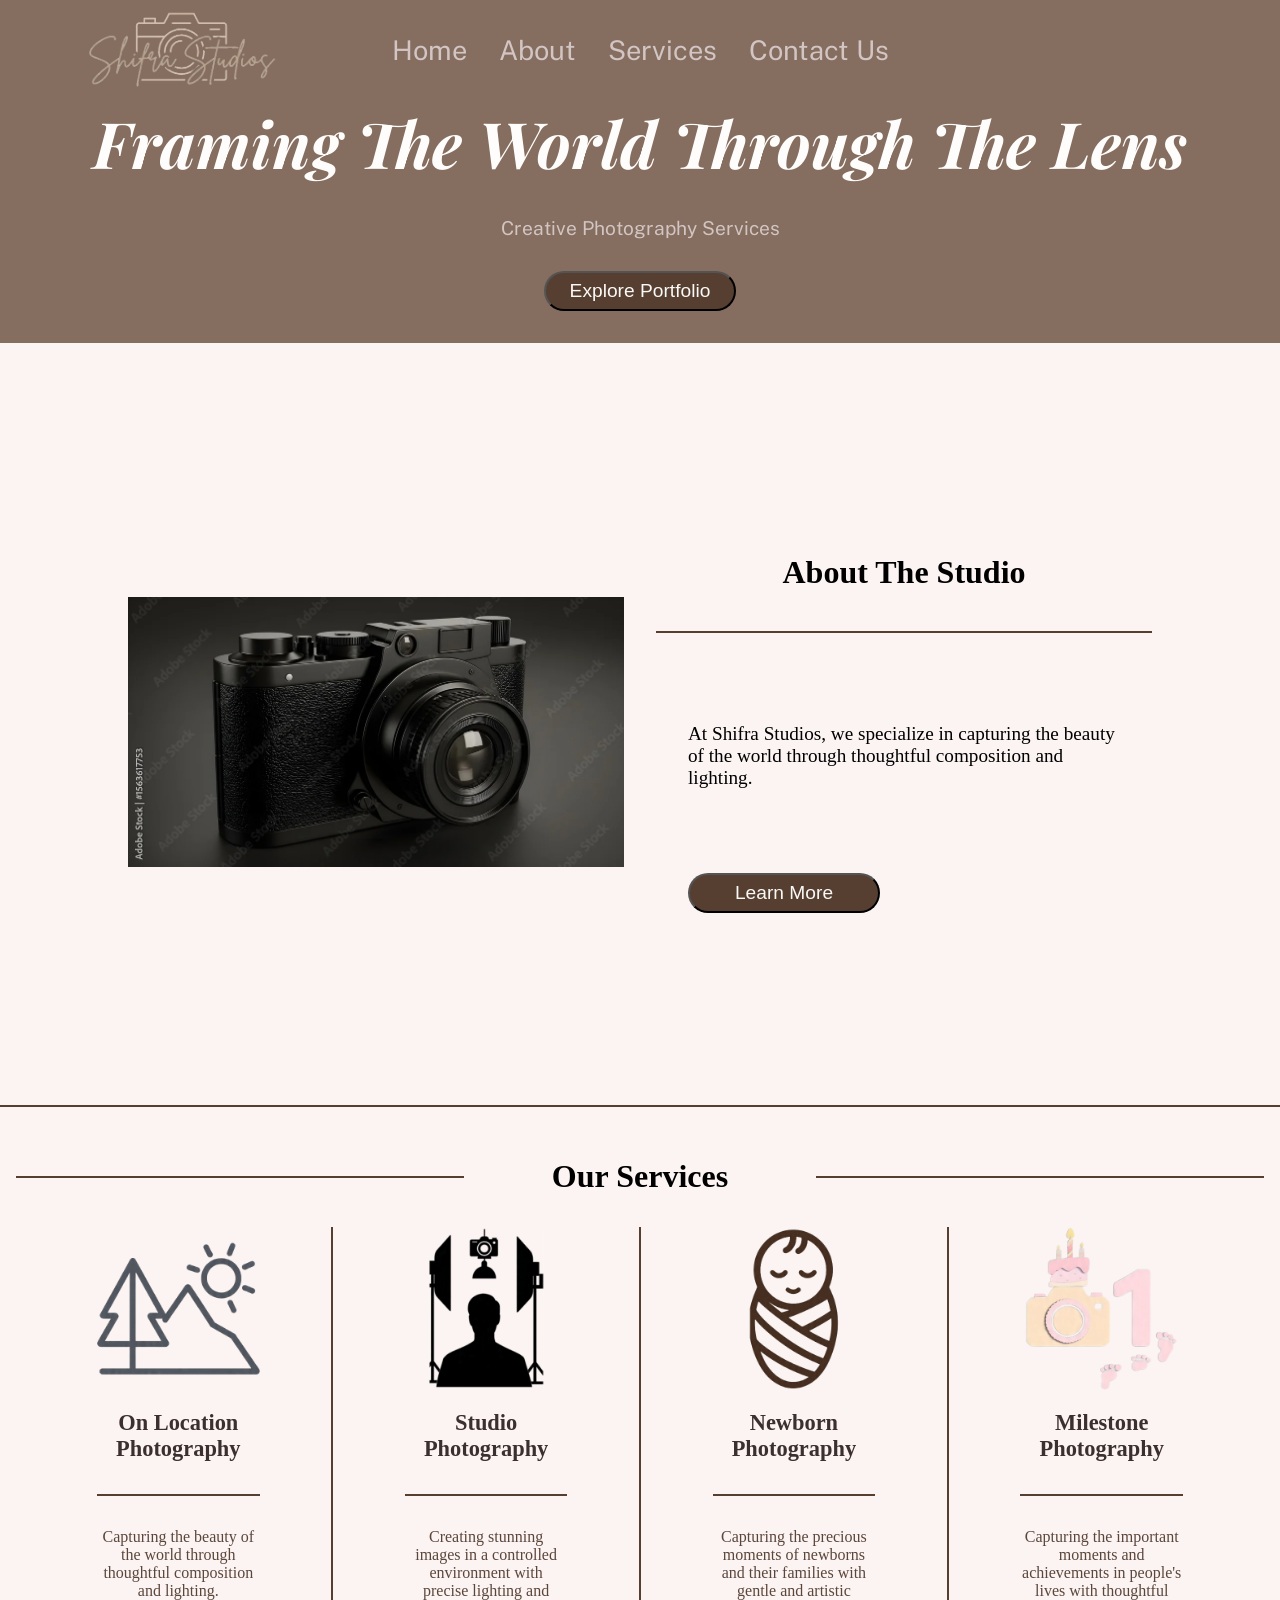
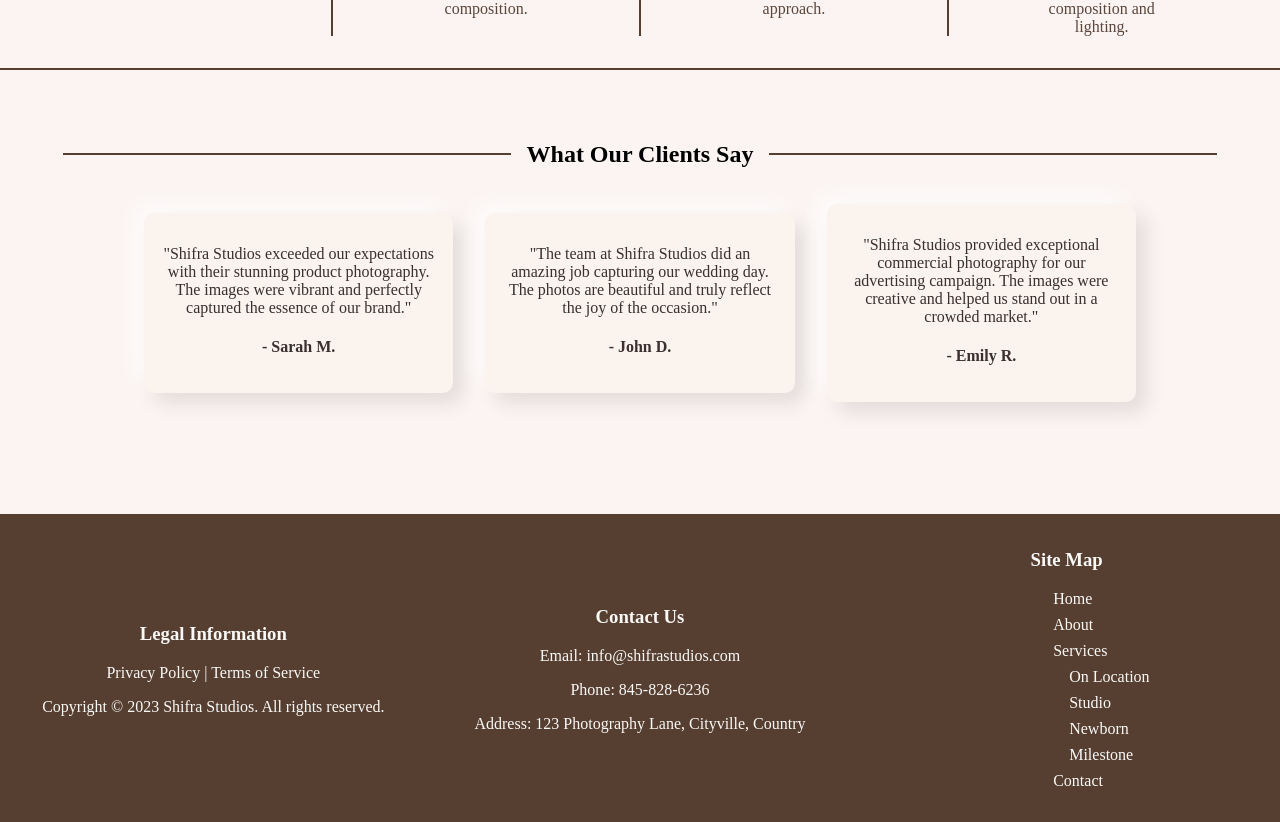
==== commit e58c02e8: "change" ====
--- a/index.html
+++ b/index.html
@@ -111,7 +111,7 @@
         <div class="contact-info">
             <h3>Contact Us</h3>
             <p>Email: <a href="mailto:info@shifrastudios.com">info@shifrastudios.com</a></p>
-            <p>Phone: (123) 456-7890</p>
+            <p>Phone: 845-828-6236</p>
             <p>Address: 123 Photography Lane, Cityville, Country</p>
         </div>
         <div class="site-map">
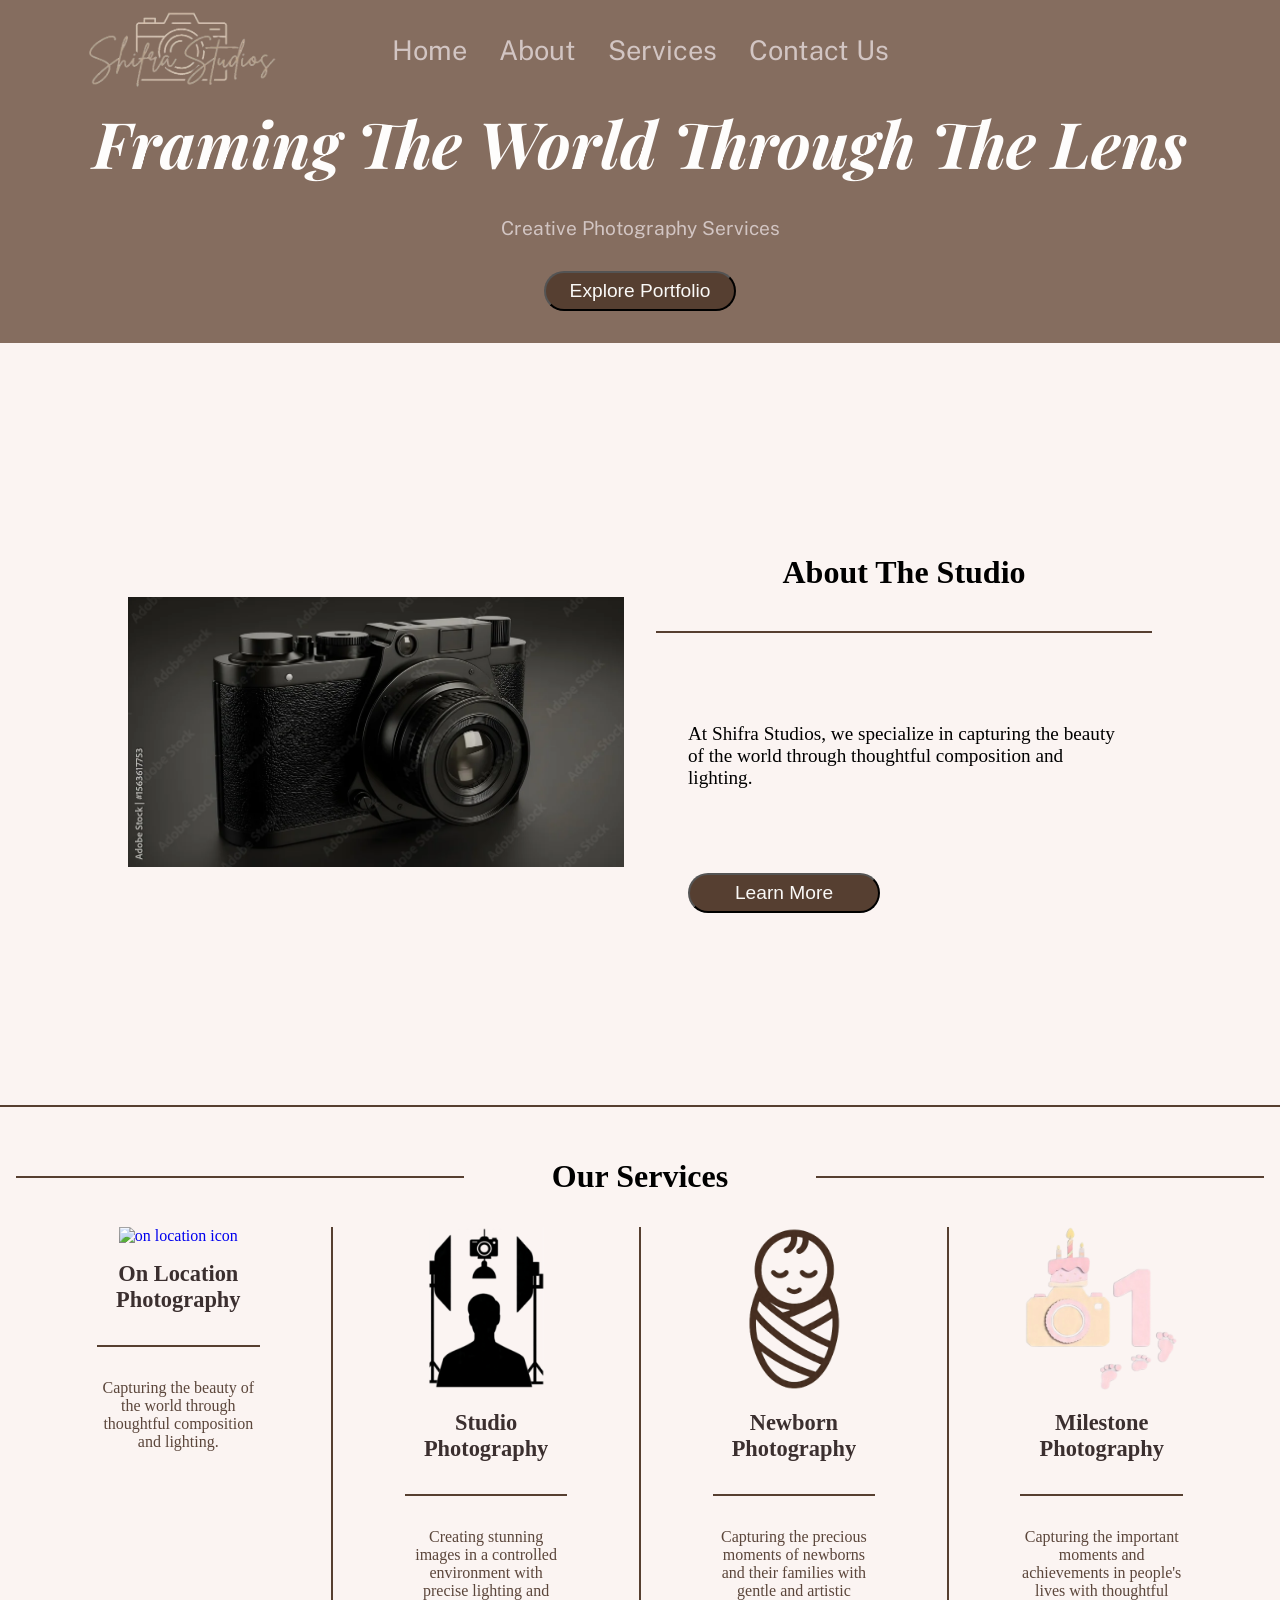
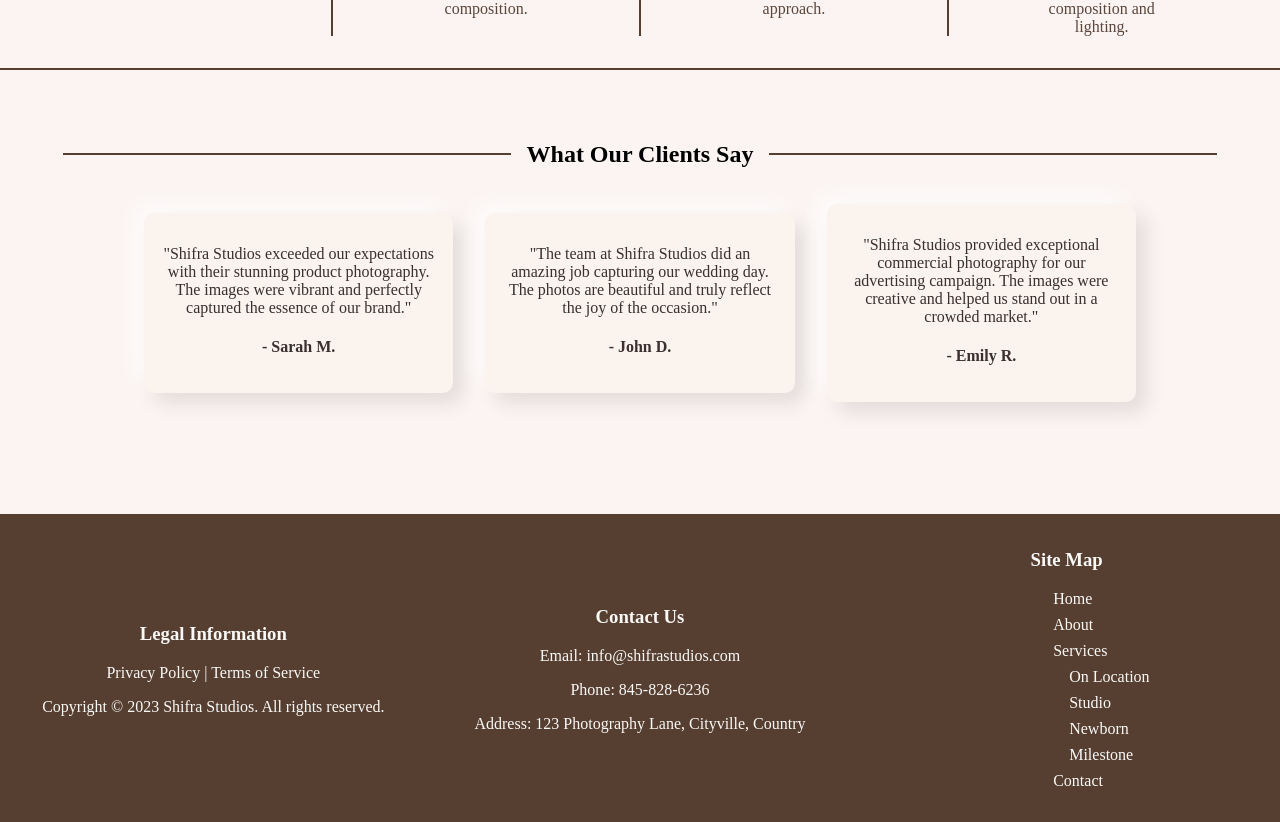
==== commit 198ef8e4: "cha" ====
--- a/index.html
+++ b/index.html
@@ -49,33 +49,39 @@
                 <div class="transparent-line"></div>
                 <a href="services/on-location">
                     <div class="service-item">
-                    <img src="images/on-location-icon.webp" alt="on location icon">
+                    <img src="images/on-location/COVER PIC.jpg" alt="on location icon">
                         <h3>On Location Photography</h3>
                         <div class="line"></div>
                         <p>Capturing the beauty of the world through thoughtful composition and lighting.</p>
                     </div>
                 </a>
                 <div class="divider"></div>
+                <a href="services/studio">
                 <div class="service-item">
                     <img src="images/studio-icon.webp" alt="studio icon">
                     <h3>Studio Photography</h3>
                     <div class="line"></div>
                     <p>Creating stunning images in a controlled environment with precise lighting and composition.</p>
                 </div>
+                </a>
                 <div class="divider"></div>
+                    <a href="services/newborn">
                 <div class="service-item">
                     <img src="images/newborn-icon.webp" alt="Newborn-icon">
                     <h3>Newborn Photography</h3>
                     <div class="line"></div>
                     <p>Capturing the precious moments of newborns and their families with gentle and artistic approach.</p>
                 </div>
+                </a>
                 <div class="divider"></div>
+                    <a href="services/milestone">
                 <div class="service-item">
                     <img src="images/milestone-icon.webp" alt="milestone icon">
                     <h3>Milestone Photography</h3>
                     <div class="line"></div>
                     <p>Capturing the important moments and achievements in people's lives with thoughtful composition and lighting.</p> 
                 </div>
+                </a>
                 <div class="transparent-line"></div>
             </div>
         </div>
--- a/styles.css
+++ b/styles.css
@@ -463,7 +463,7 @@
 
 .sp-services .gallery {
     display: grid;
-    grid-template-columns: repeat(3, minmax(0, 1fr));
+    grid-template-columns: repeat(2, minmax(0, 1fr));
     gap: 1.5rem;
     margin-top: 1.75rem;
 }
@@ -977,4 +977,29 @@
 .thank-you-card p {
     font-size: 1.2rem;
     margin-bottom: 1rem;
+}
+
+/* styles for the on location page */
+.on-location {
+    width: min(95%, 1180px);
+    margin: 4rem auto 2rem;
+    text-align: left;
+}
+
+.on-location .gallery-item {
+    position: relative;
+    overflow: hidden;
+    border-radius: 24px;
+    min-height: 320px;
+    max-height: 5rem;
+    background-color: #f7ece7;
+    box-shadow: 0 18px 38px rgba(34, 24, 20, 0.12);
+}
+
+.on-location .gallery-item img {
+    height: 100%;
+    object-fit: cover;
+    display: block;
+    transition: transform 0.45s ease;
+
 }
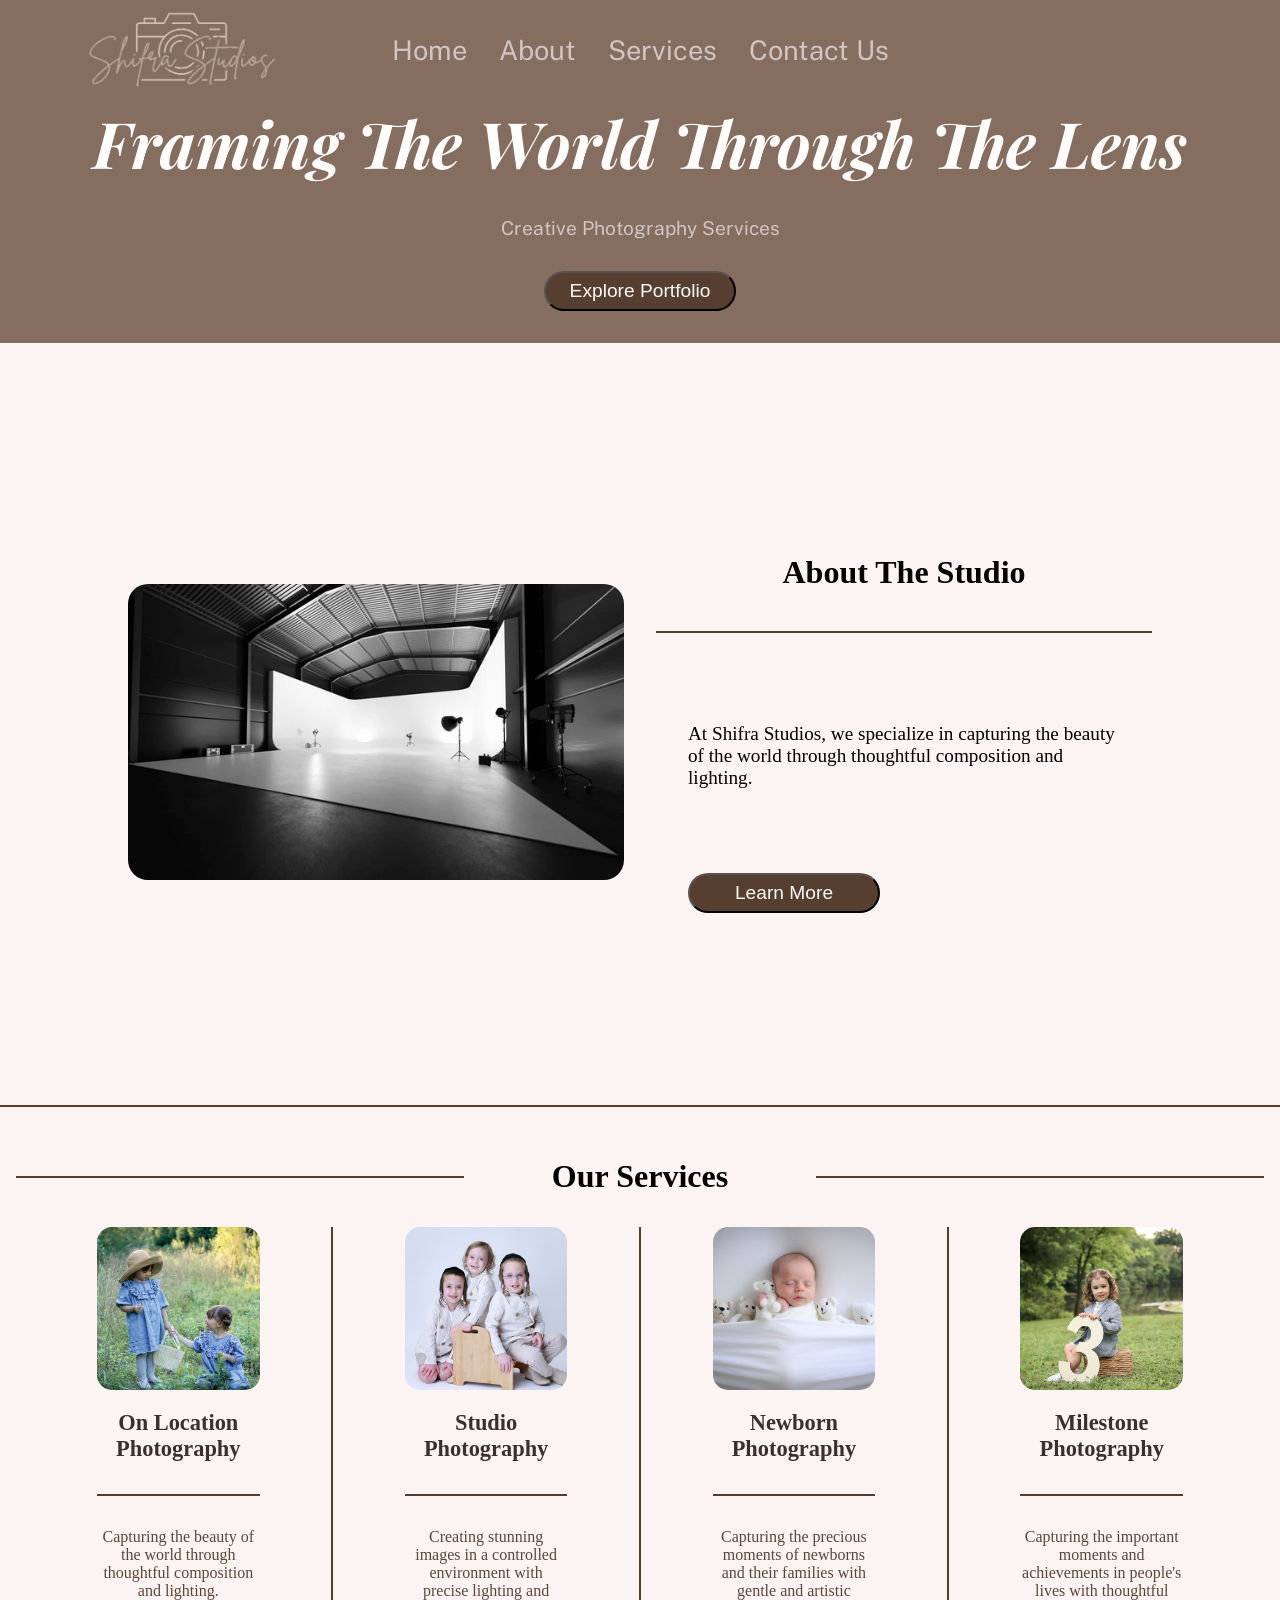
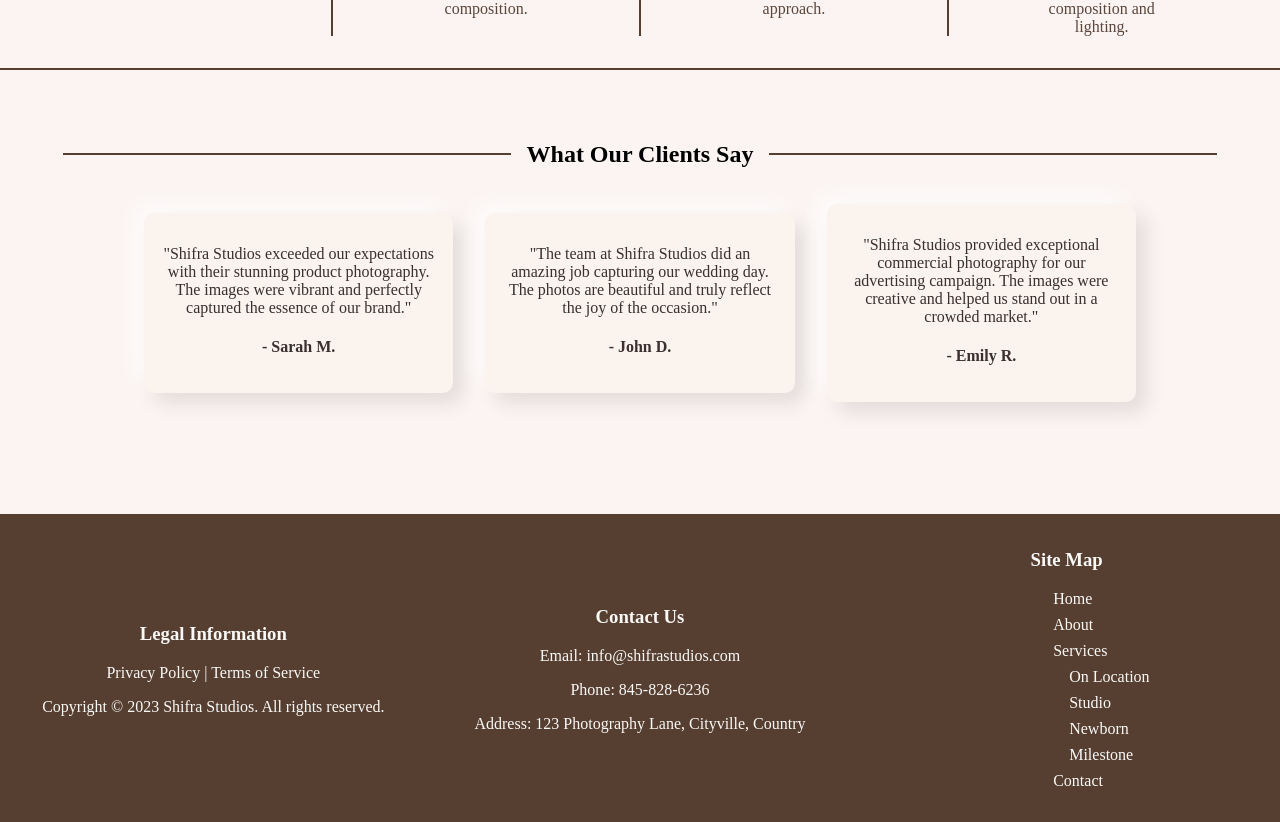
==== commit bb180a01: "final" ====
--- a/index.html
+++ b/index.html
@@ -13,7 +13,7 @@
 <body>
     <header>
     <div id="imageholder">
-      <a href="./"><img src="images/logo-no-background.webp" alt="sifra studio logo"></a>
+      <a href="./"><img src="images/logo-no-background.webp" alt="shifra studio logo"></a>
     </div>
         <div id="banner">
             <nav>
@@ -32,7 +32,7 @@
     </header>
     <main>
         <div class="about-section slide-in-left">
-            <img id="camara" src="images/camara.webp" alt="camara">
+            <img id="studio-img" src="images/studio-img.png" alt="studio image">
                 <h2 class="title">About The Studio</h2>
                 <div class="line"></div>
                 <p class="text">At Shifra Studios, we specialize in capturing the beauty of the world through thoughtful composition and lighting.</p>
@@ -49,7 +49,7 @@
                 <div class="transparent-line"></div>
                 <a href="services/on-location">
                     <div class="service-item">
-                    <img src="images/on-location/COVER PIC.jpg" alt="on location icon">
+                    <img src="images/on-location/COVER PIC-small.jpg" alt="on location icon">
                         <h3>On Location Photography</h3>
                         <div class="line"></div>
                         <p>Capturing the beauty of the world through thoughtful composition and lighting.</p>
@@ -58,7 +58,7 @@
                 <div class="divider"></div>
                 <a href="services/studio">
                 <div class="service-item">
-                    <img src="images/studio-icon.webp" alt="studio icon">
+                    <img src="images/studio/-5-small.jpg" alt="studio icon">
                     <h3>Studio Photography</h3>
                     <div class="line"></div>
                     <p>Creating stunning images in a controlled environment with precise lighting and composition.</p>
@@ -67,7 +67,7 @@
                 <div class="divider"></div>
                     <a href="services/newborn">
                 <div class="service-item">
-                    <img src="images/newborn-icon.webp" alt="Newborn-icon">
+                    <img src="images/newborn/COVER PICTURE-small.jpg" alt="Newborn-icon">
                     <h3>Newborn Photography</h3>
                     <div class="line"></div>
                     <p>Capturing the precious moments of newborns and their families with gentle and artistic approach.</p>
@@ -76,7 +76,7 @@
                 <div class="divider"></div>
                     <a href="services/milestone">
                 <div class="service-item">
-                    <img src="images/milestone-icon.webp" alt="milestone icon">
+                    <img src="images/milestone/-0-COVER PICTURE-small.jpg" alt="milestone icon">
                     <h3>Milestone Photography</h3>
                     <div class="line"></div>
                     <p>Capturing the important moments and achievements in people's lives with thoughtful composition and lighting.</p> 
--- a/styles.css
+++ b/styles.css
@@ -97,12 +97,13 @@
     height: fit-content;
 }
 
-.about-section #camara {
+.about-section #studio-img {
     grid-area: camara;
     width: 100%;
     height: auto;
     grid-row: 1 / span 4;
     grid-column: 1 / span 1;
+    border-radius: 20px;
 }
 .about-section .title {
     font-size: 2rem;
@@ -187,6 +188,7 @@
     width: 100%;
     aspect-ratio: 1/1;
     object-fit: cover;
+    border-radius: 15px;
 }
 
 .services .service-list .service-item h3 {
@@ -980,26 +982,68 @@
 }
 
 /* styles for the on location page */
-.on-location {
+.hero {
     width: min(95%, 1180px);
-    margin: 4rem auto 2rem;
-    text-align: left;
-}
-
-.on-location .gallery-item {
+    margin: 4rem auto 4rem;
+    text-align: center;
     position: relative;
-    overflow: hidden;
-    border-radius: 24px;
-    min-height: 320px;
-    max-height: 5rem;
-    background-color: #f7ece7;
-    box-shadow: 0 18px 38px rgba(34, 24, 20, 0.12);
-}
-
-.on-location .gallery-item img {
+}
+
+.on-location, .milestone, .newborn, .studio {
+    display: grid;
+    grid-template-columns: repeat(2, minmax(0, 1fr));
+    gap: 1.5rem;
+    margin-top: 1.75rem;
+    align-items: center;
+}
+
+
+.on-location img, .newborn img , .milestone img, .studio img {
     height: 100%;
+    width: 100%;
+}
+
+.hero img {
     object-fit: cover;
-    display: block;
     transition: transform 0.45s ease;
-
+    align-self: center;
+    margin: auto;
+}
+
+.hero img:hover {
+    transform: scale(1.03);
+}
+
+.sl-gallery {
+    display: flex;
+    flex-wrap: nowrap;
+    gap: 1.5rem;
+    margin-top: 1.75rem;
+    overflow-x: auto;
+    margin-top: 5rem;
+}
+
+.sl-gallery img {
+    height: 200px;
+    width: auto;
+    object-fit: cover;
+    transition: transform 0.45s ease;
+}
+
+.sampleP-title {
+    font-family: "Playfair Display", serif;
+    font-size: 2.5rem;
+    font-weight: 700;
+    color: #3b2f2f;
+    margin: 0 0 0.75rem;
+}
+
+display: grid;
+    grid-template-columns: repeat(2, minmax(0, 1fr));
+    gap: 1.5rem;
+    margin-top: 1.75rem;
+    align-items: center;
+
+.hero-container {
+    position: relative;
 }
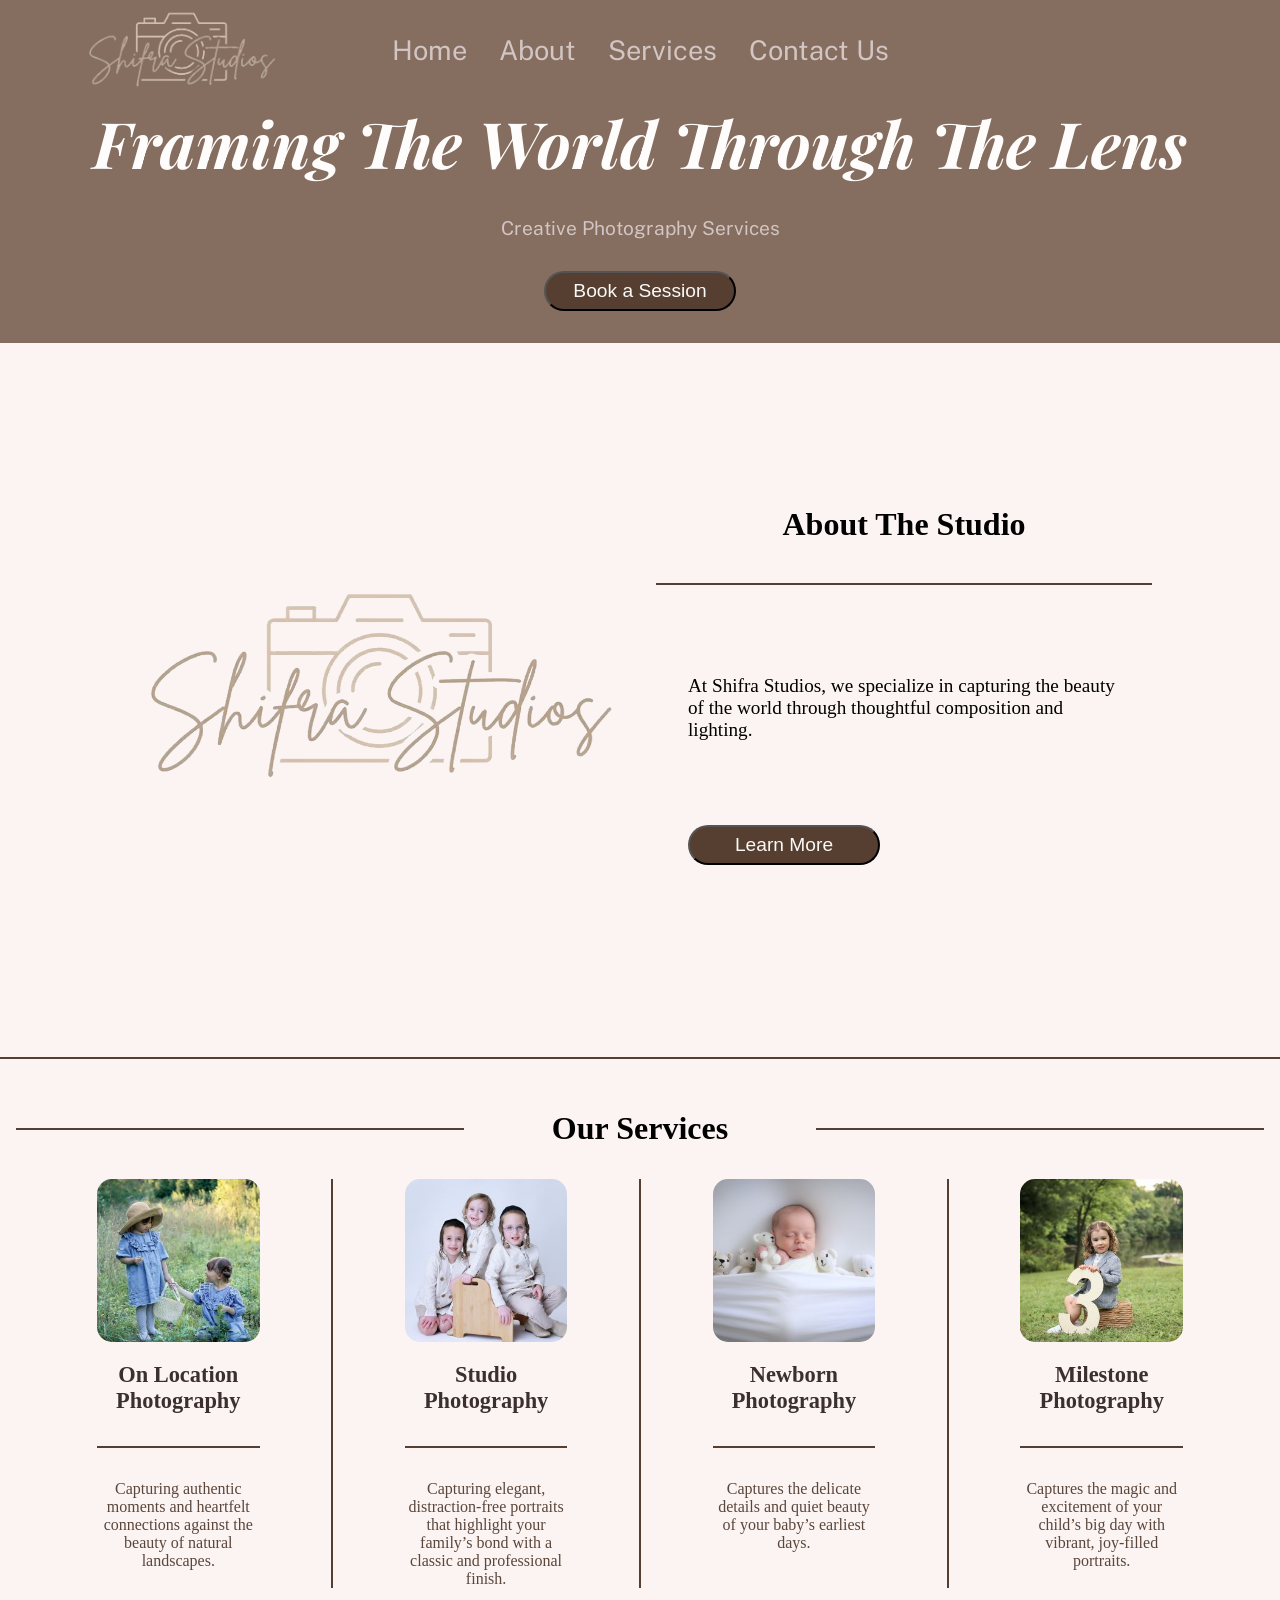
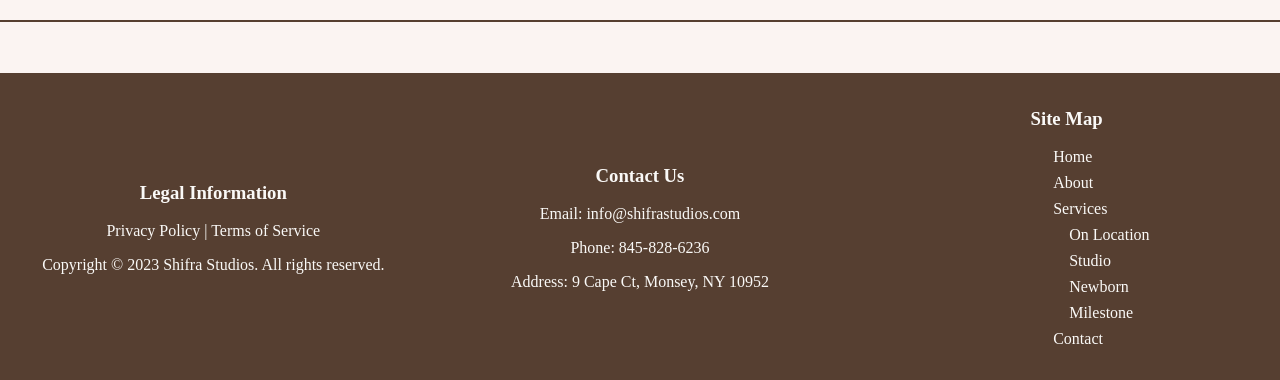
==== commit 02925a96: "requered changes" ====
--- a/index.html
+++ b/index.html
@@ -28,11 +28,11 @@
         
         <h1 class="fade-in-up">Framing The World Through The Lens</h1>
         <p class="fade-in-up animate-delay-1">Creative Photography Services</p>
-        <a href="portfolio"><button class="fade-in-up animate-delay-2">Explore Portfolio</button></a>
+        <a href="contact/"><button class="fade-in-up animate-delay-2">Book a Session</button></a>
     </header>
     <main>
         <div class="about-section slide-in-left">
-            <img id="studio-img" src="images/studio-img.png" alt="studio image">
+            <img id="studio-img" src="images/logo-no-background.webp" alt="studio image">
                 <h2 class="title">About The Studio</h2>
                 <div class="line"></div>
                 <p class="text">At Shifra Studios, we specialize in capturing the beauty of the world through thoughtful composition and lighting.</p>
@@ -52,7 +52,7 @@
                     <img src="images/on-location/COVER PIC-small.jpg" alt="on location icon">
                         <h3>On Location Photography</h3>
                         <div class="line"></div>
-                        <p>Capturing the beauty of the world through thoughtful composition and lighting.</p>
+                        <p>Capturing authentic moments and heartfelt connections against the beauty of natural landscapes. </p>
                     </div>
                 </a>
                 <div class="divider"></div>
@@ -61,7 +61,7 @@
                     <img src="images/studio/-5-small.jpg" alt="studio icon">
                     <h3>Studio Photography</h3>
                     <div class="line"></div>
-                    <p>Creating stunning images in a controlled environment with precise lighting and composition.</p>
+                    <p>Capturing elegant, distraction-free portraits that highlight your family’s bond with a classic and professional finish. </p>
                 </div>
                 </a>
                 <div class="divider"></div>
@@ -70,7 +70,7 @@
                     <img src="images/newborn/COVER PICTURE-small.jpg" alt="Newborn-icon">
                     <h3>Newborn Photography</h3>
                     <div class="line"></div>
-                    <p>Capturing the precious moments of newborns and their families with gentle and artistic approach.</p>
+                    <p>Captures the delicate details and quiet beauty of your baby’s earliest days.</p>
                 </div>
                 </a>
                 <div class="divider"></div>
@@ -79,34 +79,13 @@
                     <img src="images/milestone/-0-COVER PICTURE-small.jpg" alt="milestone icon">
                     <h3>Milestone Photography</h3>
                     <div class="line"></div>
-                    <p>Capturing the important moments and achievements in people's lives with thoughtful composition and lighting.</p> 
+                    <p>Captures the magic and excitement of your child’s big day with vibrant, joy-filled portraits.</p> 
                 </div>
                 </a>
                 <div class="transparent-line"></div>
             </div>
         </div>
         <div class="line"></div>
-        <div class="testimonials fade-in-up animate-delay-2">
-            <div class="title">
-                <div class="st-line"></div>
-                <h2>What Our Clients Say</h2>
-                <div class="st-line"></div>
-            </div>
-            <div class="testimonial-list">
-                <div class="testimonial-item">
-                    <p>"Shifra Studios exceeded our expectations with their stunning product photography. The images were vibrant and perfectly captured the essence of our brand."</p>
-                    <h4>- Sarah M.</h4>
-                </div>
-                <div class="testimonial-item">
-                    <p>"The team at Shifra Studios did an amazing job capturing our wedding day. The photos are beautiful and truly reflect the joy of the occasion."</p>
-                    <h4>- John D.</h4>
-                </div>
-                <div class="testimonial-item">
-                    <p>"Shifra Studios provided exceptional commercial photography for our advertising campaign. The images were creative and helped us stand out in a crowded market."</p>
-                    <h4>- Emily R.</h4>
-                </div>
-            </div>
-        </div>
     </main>
     <footer>
         <div class="legal-info">
@@ -118,7 +97,7 @@
             <h3>Contact Us</h3>
             <p>Email: <a href="mailto:info@shifrastudios.com">info@shifrastudios.com</a></p>
             <p>Phone: 845-828-6236</p>
-            <p>Address: 123 Photography Lane, Cityville, Country</p>
+            <p>Address: 9 Cape Ct, Monsey, NY 10952</p>
         </div>
         <div class="site-map">
             <h3>Site Map</h3>
--- a/styles.css
+++ b/styles.css
@@ -84,6 +84,8 @@
     background-color: rgba(86, 63, 49, 0.74);
     cursor: pointer;
 }
+
+
 
 .about-section {
     display: grid;
@@ -298,9 +300,7 @@
     color: #d2c5c3;
 }
 /* styles for the about page */
-main {
-    padding: 3rem 0 4rem;
-}
+
 
 .ap-about,
 .our-mission,
